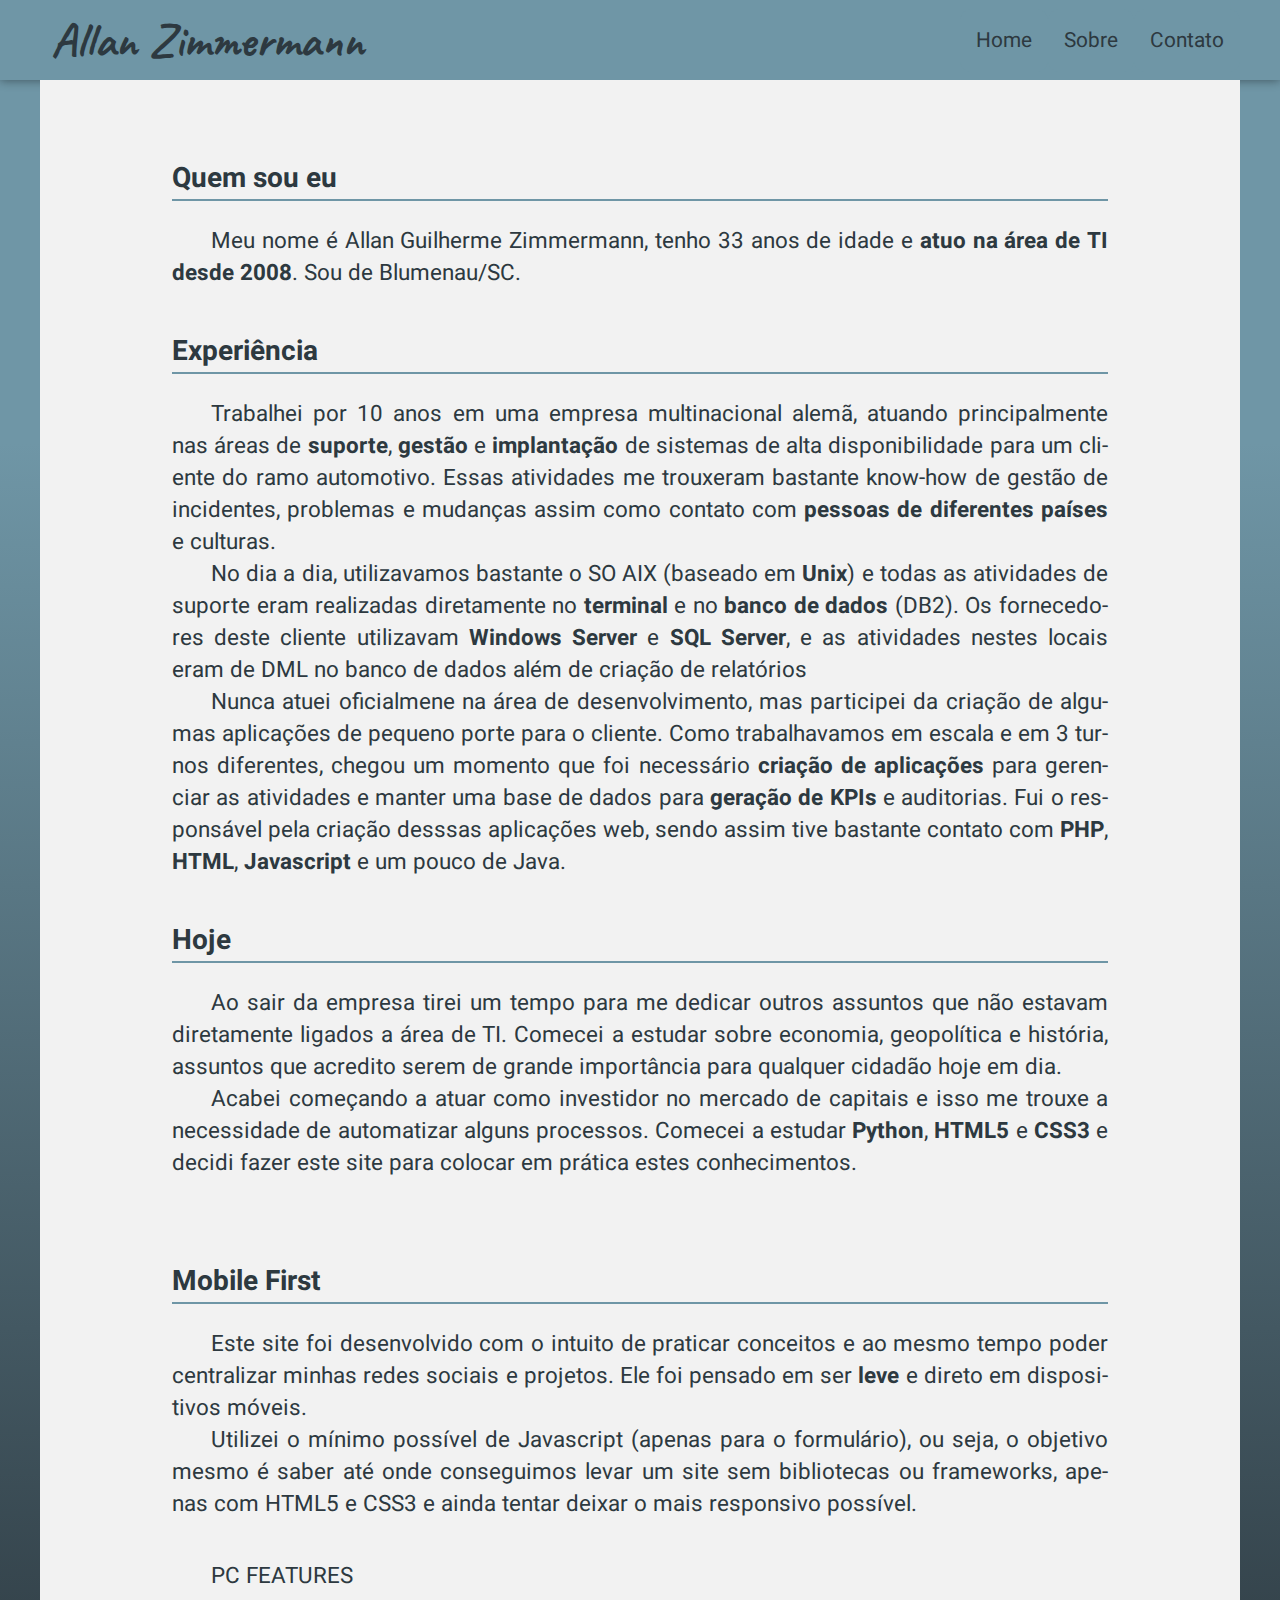
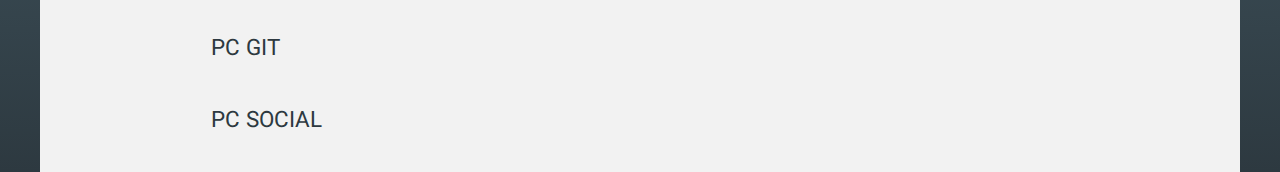
==== about.html @ 15fcb416 "starting about screen" ====
<!DOCTYPE html>
<html lang="pt-br">
<head>
    <meta charset="UTF-8">
    <meta http-equiv="X-UA-Compatible" content="IE=edge">
    <meta name="viewport" content="width=device-width, initial-scale=1.0">
    <link rel="stylesheet" href="css/style.css">
    <link rel="stylesheet" href="css/media-queries.css">
    <title>Allan Zimmermann - Sobre</title>
</head>
<body>
    <header>
        <div id="menu-container">
            <h1 id="nome">Allan Zimmermann</h1>
            <input type="checkbox" id="checkbox-burger" />
            <label class="burger-button" for="checkbox-burger">
                <span></span>
                <span></span>
                <span></span>
            </label>
            <nav>
                <a href="./index.html">Home</a>
                <a href="#">Sobre</a>
                <a href="./index.html#form">Contato</a>
            </nav>
        </div>
    </header>
    <main id="about">
        <section class="all experience">
            <h2>Quem sou eu</h2>
            <hr>
            <p>Meu nome é Allan Guilherme Zimmermann, tenho 33 anos de idade e <strong>atuo na área de TI desde 2008</strong>. Sou de Blumenau/SC.</p>
            <h2>Experiência</h2>
            <hr>
            <p>Trabalhei por 10 anos em uma empresa multinacional alemã, atuando principalmente nas áreas de <strong>suporte</strong>, <strong>gestão</strong> e <strong>implantação</strong> de sistemas de alta disponibilidade para um cliente do ramo automotivo. Essas atividades me trouxeram bastante know-how de gestão de incidentes, problemas e mudanças assim como contato com <strong>pessoas de diferentes países</strong> e culturas.</p>
            <p>No dia a dia, utilizavamos bastante o SO AIX (baseado em <strong>Unix</strong>) e todas as atividades de suporte eram realizadas diretamente no <strong>terminal</strong> e no <strong>banco de dados</strong> (DB2). Os fornecedores deste cliente utilizavam <strong>Windows Server</strong> e <strong>SQL Server</strong>, e as atividades nestes locais eram de DML no banco de dados além de criação de relatórios</p>
            <p>Nunca atuei oficialmene na área de desenvolvimento, mas participei da criação de algumas aplicações de pequeno porte para o cliente. Como trabalhavamos em escala e em 3 turnos diferentes, chegou um momento que foi necessário <strong>criação de aplicações</strong> para gerenciar as atividades e manter uma base de dados para <strong>geração de KPIs</strong> e auditorias. Fui o responsável pela criação desssas aplicações web, sendo assim tive bastante contato com <strong>PHP</strong>, <strong>HTML</strong>, <strong>Javascript</strong> e um pouco de Java.</p>
            <h2>Hoje</h2>
            <hr>
            <p>Ao sair da empresa tirei um tempo para me dedicar outros assuntos que não estavam diretamente ligados a área de TI. Comecei a estudar sobre economia, geopolítica e história, assuntos que acredito serem de grande importância para qualquer cidadão hoje em dia.</p>
            <p>Acabei começando a atuar como investidor no mercado de capitais e isso me trouxe a necessidade de automatizar alguns processos. Comecei a estudar <strong>Python</strong>, <strong>HTML5</strong> e <strong>CSS3</strong> e decidi fazer este site para colocar em prática estes conhecimentos.</p>
        </section>
        <section class="all features">
            <h2>Mobile First</h2>
            <hr>
            <p>Este site foi desenvolvido com o intuito de praticar conceitos e ao mesmo tempo poder centralizar minhas redes sociais e projetos. Ele foi pensado em ser <strong>leve</strong> e direto em dispositivos móveis.</p>
            <p>Utilizei o mínimo possível de Javascript (apenas para o formulário), ou seja, o objetivo mesmo é saber até onde conseguimos levar um site sem bibliotecas ou frameworks, apenas com HTML5 e CSS3 e ainda tentar deixar o mais responsivo possível.</p>
        </section>
        <section class="mobile features">
            <p class="note"><strong><em>Recomendo que você abra este site através de um computador, pois alguns efeitos e funções serão melhor visualizadas em uma tela maior.</strong></em></p>
        </section>
        <section class="pc features">
            <p>PC FEATURES</p>
        </section>
        <section class="pc git">
            <p>PC GIT</p>
        </section>
        <section class="mobile social">
            <h2>Social</h2>
            <hr>
            <div class="container-social">
                <a href="https://github.com/z-allan/" target="_blank"><img src="img/logo-github.png" alt="GitHub"></a>
                <a href="https://www.linkedin.com/in/allanzimmermann/" target="_blank"><img src="img/logo-linkedin.png" alt="Linkedin"></a>
                <a href="https://www.instagram.com/allangz/" target="_blank"><img src="img/logo-instagram.png" alt="Instagram"></a>
            </div>
        </section>
        <section class="pc social">
            <p>PC SOCIAL</p>
        </section>
        
    </main>
</body>
</html>
---- css/style.css ----
@charset "UTF-8";
@import url('https://fonts.googleapis.com/css2?family=Caveat:wght@600&display=swap');
@import url('https://fonts.googleapis.com/css2?family=Heebo:wght@400;500;600;700;800&display=swap');

:root {
    --cor1: #F2F2F2;
    --cor2: #6F96A6;
    --cor3: #5990D9;
    --cor4: #2D3940;
    --cor5: #D9B282;

    --fonte-icon: 'Caveat', cursive;
    --fonte-padrao: 'Heebo', sans-serif;
}

/* MOBILE FIRST */

* {
    box-sizing: border-box;
    margin: 0px;
    padding: 0px;
    font-family: var(--fonte-padrao);
}

body {
    background-color: #6f96a670;
    min-width: 295px;
}

/*  ################
    #              #
    #     MENU     #
    #              #
    ################ */ 

header {
    background-color: var(--cor2);
    box-shadow: 0px 0px 10px rgba(0, 0, 0, 0.466);
}

div#menu-container>input#checkbox-burger {
    display: none;
}

div#menu-container {
    display: flex;
    justify-content: space-between;
    align-items: center;
    height: 80px;
}


h1#nome {
    font-family: var(--fonte-icon);
    padding: 15px 11px;
    color: var(--cor4);
    font-size: 2.1em;
    flex: 1 1 32%;
}

/* VERIFICA SE EXISTE HOVER NO DISPOSITIVO, SENÃO O EFEITO FICA TRAVADO */
@media (hover: hover) {
    h1#nome:hover {
        color: var(--cor1);
        text-shadow: 0px 0px 20px rgba(0, 0, 0, 0.534);
        transition: color .5s;
    }
}

label.burger-button {
    padding: 15px 10px;
}

label.burger-button>span {
    display: block;
    height: 5px;
    margin: 0px 0px 2.5px 0px;
    width: 30px;
    border-radius: 30px;
    transition: 0.25 ease-in-out;
    background-color: var(--cor4);
}

div#menu-container>nav {
    position: absolute;
    width: 80%;
    top: 80px;
    right: 0px;
    display: flex;
    flex-direction: column;

    transform: scaleX(0);
}

div#menu-container>nav>a {
    font-size: 1.2em;
    text-align: center;
    justify-content: center;
    text-decoration: none;
    padding: 15px;
    color: var(--cor1);
    background-color: var(--cor4);
    border: 1px solid var(--cor2);
    cursor: pointer;
}

/* VERIFICA SE EXISTE HOVER NO DISPOSITIVO, SENÃO O EFEITO FICA TRAVADO */
@media (hover: hover) {
    div#menu-container>nav>a:hover {
        background-color: var(--cor5);
        color: var(--cor4);
        border: 1px solid var(--cor2);
    }
}

/*
    Rotaciona o span de cima do burger menu para formar a perna do X
    Oculta o span do meio do burger 
    Rotaciona o span de baixo do burger para formar a outra perna do X
*/
input#checkbox-burger:checked+label span:nth-child(1) {
    position: absolute;
    top: 34px;
    transform: rotate(-45deg);
}

input#checkbox-burger:checked+label span:nth-child(2) {
    opacity: 0;
}

input#checkbox-burger:checked+label span:nth-child(3) {
    position: absolute;
    top: 34px;
    transform: rotate(45deg);
}

/*
    Faz o menu aparecer ao clica no label (vai dar check do checkbox invisivel)
*/
input#checkbox-burger:checked~nav {
    transform: scaleX(1);
    transform-origin: right;
    transition: transform 0.5s;
    z-index: 999;
}

/*  #############
    #           #
    #    CTA    #
    #           #
    ############# */

main#index {
    box-shadow: 0px 0px 10px rgba(0, 0, 0, 0.466);
    z-index: -1;
}

section.flex-container {
    display: flex;
    flex-wrap: wrap;
    justify-content: center;
    align-items: center;
    align-content: center;
    overflow-wrap: break-word;
    padding: 15px 10px;
    height: 88vh;
    min-height: 750px;
    text-align: center;
    margin: auto;
    background-image: url(../img/bg-mobile.jpg);
    background-attachment: fixed;
    background-size: cover;
    -webkit-background-size: cover;
    -moz-background-size: cover;
    -o-background-size: cover;
    background-position: center;
    background-repeat: no-repeat;
}

/* Para todos dispositivos mobile vou deixar a imagem de fundo fixa em vez de efeito paralax, testei em alguns celulares e fica travado e quando não funcionar ele deixa a imagem com zoom e desfocada */
/*@supports (-webkit-overflow-scrolling: touch) {*/
@media (hover: none) {
    section.flex-container {
        background-attachment: scroll;
    }
}

div.flex-items {
    z-index: 2;
    text-shadow: 0px 0px 15px rgba(0, 0, 0, 0.55);
    color: var(--cor1);
}

div.flex-items>p {
    padding: 20px;
    font-size: 1.2em;
    margin: auto;
}

div.flex-items>a {
    display: block;
    font-size: 1.5em;
    margin: 20px auto;
    text-decoration: none;
    background-color: var(--cor2);
    color: var(--cor1);
    width: 225px;
    padding: 15px;
    border-radius: 40px;
    text-shadow: 0px 0px 6px rgba(0, 0, 0, 0.623);
    box-shadow: 2px 2px 6px rgba(0, 0, 0, 0.623);
}

@media (hover: hover) {
    div.flex-items>a:hover {
        background-color: var(--cor5);
        color: var(--cor4);
        text-shadow: 0px 0px 10px rgba(255, 255, 255, 0.637);
        transform: translate(0px, -5px);
        box-shadow: 5px 5px 10px rgba(0, 0, 0, 0.623);
        transition: transform .2s, border 1s, color .25s;
    }
}

div.item-1 {
    flex: 1 1 100%;
    font-weight: 500;
}


div.item-1>h2 {
    font-size: 2.1em;
    font-weight: 800;
}

div.item-2 {
    font-weight: 600;
    flex: 1 1 100%;
}

div.item-3 {
    font-weight: 500;
    flex: 1 1 100%;
}



/*  ##############
    #            #
    #    FORM    #
    #            #
    ############## */

#dummyframe {
    display: none;
}

section#form-area {
    padding: 10vh 10vw;
    background-color: var(--cor4);
    color: var(--cor1);
}

section#form-area h2 {
    text-align: center;
    font-size: 1.75em;
}

section#form-area label.question {
    display: inline-block;
    padding: 15px 2px 5px;
    font-size: 1.1em;
}

section#form-area label.answer {
    padding: 0px 5px;
    font-size: 1.1em;
}

input[type=radio],
input[type=checkbox] {
    border: 0px;
    height: 1.2em;
    width: 5%;
}


section#form-area input[type=text],
input[type=email],
input[type=submit],
textarea {
    width: 100%;
    display: block;
    padding: 0.75em;
    border-radius: 10px;
    font-size: 1em;
}

section#form-area textarea {
    max-width: 100%;
    min-width: 100%;
    min-height: 40px;
}

section#form-area #submit-button {
    margin-top: 30px;
    padding: 0.5em;
    font-size: 1.5em;
    font-weight: 600;
    border: none;
    border: none;
    color: var(--cor4);
    background-color: var(--cor5);
    cursor: pointer;
    border-radius: 50px;
    box-shadow: 2px 2px 5px rgba(255, 255, 255, 0.500);
}

@media (hover: hover) {
    section#form-area #submit-button:hover {
        background-color: var(--cor1);
        color: var(--cor4);
        transform: translate(0px, -5px);
        box-shadow: 5px 5px 10px rgba(0, 0, 0, 0.623);
        transition: transform .2s, border 1s, color .5s;
    }
}

/*  ############################
    #                          #
    #     MSG AFTER SUBMIT     #
    #                          #
    ############################ */

.overlay {
    height: 100%;
    position: fixed;
    top: 0;
    bottom: 0;
    left: 0;
    right: 0;
    background: rgba(0, 0, 0, 0.7);
    display: none;
    opacity: 0;
}

.overlay.show {
    display: flex;
    flex-direction: column;
    justify-content: flex-end;
    opacity: 1;
    z-index: 999;
    transition: all 2s ease-in-out;
}

.popup {
    margin: 150px auto;
    padding: 20px;
    background: #9cf7a3;
    border-radius: 5px;
    width: 50%;
    max-width: 500px;
    position: relative;
}

.popup h2 {
    font-size: 2em;
    margin-top: 0;
    color: var(--cor4);
    padding: 5px;
}

.popup .close {
    position: absolute;
    top: 20px;
    right: 30px;
    font-size: 30px;
    font-weight: bold;
    text-decoration: none;
    color: #333;
    transition: all 200ms;
}

.popup .close:hover {
    color: #06D85F;
}

.popup .content {
    font-size: 1.25em;
    text-align: center;
    overflow: auto;
    color: var(--cor4);
    padding: 20px 0px;

}


/*  ########################
    #                      #
    #     ABOUT SCREEN     #
    #                      #
    ######################## */

.pc {
    display: none;
}

main#about > section {
    padding: 1.25em;
}

main#about > section > h2 {
    padding: 0.75em 0px 0px 0px;
    font-size: 1.5em;
    color: var(--cor4);
}

main#about > section > hr {
    margin: 0px 0px 0.75em 0px;
    color: var(--cor2);
    border-style: solid;
}

main#about > section > p {
    font-size: 1.1em;
    text-indent: 1em;
    text-align: justify;
    color: var(--cor4);
    hyphens: auto;
}

main#about > section > .note {
    border: 1px solid var(--cor4);
    padding: 10px;
    text-indent: 0;
    background-color: var(--cor5);
    margin: -1.1em 0px;
}

div.container-social {
    display: flex;
    justify-content: space-around;
    align-items: center;
}

section.mobile.social img {
    width: 75px;
}
---- css/media-queries.css ----
@charset "UTF-8";

/*
    < 768px        - Mobile First (style.css)
    768px - 992px  - Tablet
    992px - 1440px - PC / Notes
    > 1440px       - Telas maiores (TV, Monitor 4k)
*/

@media screen and (min-width: 767px) {

    /* ALTERAR O MENU, TIRAR BURGER E VOLTAR O NORMAL */
    body {
        background-image: linear-gradient(to bottom, var(--cor2) 25%, var(--cor4));
        min-width: 320px;
    }

    div#menu-container>label.burger-button {
        display: none;
    }

    h1#nome {
        font-size: 2.6em;
        flex: 1 1 53%;
    }

    div#menu-container>nav {
        position: relative;
        top: 0px;
        display: flex;
        flex-direction: row;
        justify-content: flex-end;
        height: 80px;
        transform: scaleX(1);
    }

    div#menu-container>nav>a {
        padding: 15px;
        align-self: center;
        font-size: 1.2rem;
        color: var(--cor4);
        background-color: var(--cor2);
        border-radius: 10px;
    }


    /* VERIFICA SE EXISTE HOVER NO DISPOSITIVO, SENÃO O EFEITO FICA TRAVADO */
    @media (hover: hover) {
        div#menu-container>nav>a:hover {
            color: var(--cor1);
            background-color: var(--cor2);
            text-shadow: 0px 0px 10px 0px rgba(0, 0, 0, 0.5);
            transform: translate(0px, 3px);
            transition: transform .2s, border 1s, color .5s;
        }
    }

    /* CONFIGURAÇÕES PARA QUALQUER RESOLUÇÃO QUE NÃO SEJA MOBILE */
    .mobile {
        display: none;
    }

    .pc {
        display: block;
    }

    main {
        max-width: 1200px;
        margin: auto;
        background-color: var(--cor1);
    }

    main#about {
        padding: 1em 2em;
    }

}

@media screen and (min-width: 767px) and (max-width: 1024px) {

    /*  ##############
        #            #
        #    MENU    #
        #            #
        ############## */

    h1#nome {
        flex: 1 1 53%;
    }

    /*  #############
        #           #
        #    CTA    #
        #           #
        ############# */

    section.flex-container {
        background-image: url(../img/bg-tablet.jpg);
        background-position: center right;
    }

    div.flex-items>a {
        font-size: 2em;
        width: 325px;
        padding: 12px;
    }

    div.item-1 {
        font-size: 1.25em;
    }

    div.item-1>p {
        width: 550px;
    }

    div.item-2 {
        font-size: 1.25em;
    }

    div.item-2>p {
        width: 550px;
    }

    div.item-3 {
        font-size: 1.25em;
    }

    /*  ##############
        #            #
        #    FORM    #
        #            #
        ############## */

    input[type=radio],
    input[type=checkbox] {
        border: 0px;
        height: 1.2em;
        width: 3%;
    }
    
    /*  ########################
        #                      #
        #     ABOUT SCREEN     #
        #                      #
        ######################## */

    main#about > section > h2 {
        padding: 1em 0px 0px 0px;
        font-size: 1.75em;
    }
    
    main#about > section > hr {
        margin: 0px 0px 1em 0px;
    }

    main#about > section > p {
        font-size: 1.25em;
        text-indent: 1.5em;
    }

}

@media screen and (min-width: 1024px) {

    /*  ##############
        #            #
        #    MENU    #
        #            #
        ############## */
        
    header>nav {
        text-align: center;
    }

    h1#nome {
        font-size: 3em;
        flex: 1 1 39%;
    }

    div#menu-container>nav>a {
        font-size: 1.3rem;
    }

    div#menu-container {
        max-width: 1200px;
        margin: auto;
    }

    /*  #############
        #           #
        #    CTA    #
        #           #
        ############# */

    main {
        max-width: 1200px;
        margin: auto;
        background-color: var(--cor1);
    }

    section.flex-container {
        background-image: url(../img/bg-pc.jpg);
        background-position: left center;
    }

    div.item-1 {
        font-size: 1.4em;
    }

    div.item-1>p {
        width: 700px;
    }

    div.item-2 {
        padding: 1em 0px;
        font-size: 1.2em;
    }

    div.item-2>p {
        width: 350px;
    }

    div.item-3 {
        font-size: 1.2em;
    }

    div.item-3>p {
        width: 350px;
    }

    /*  ##############
        #            #
        #    FORM    #
        #            #
        ############## */

    section#form-area h2 {
        font-size: 2em;
    }

    section#form-area label.question {
        font-size: 1.4em;
    }

    section#form-area label.answer {
        font-size: 1.4em;
    }

    input[type=radio],
    input[type=checkbox] {
        border: 0px;
        height: 1.4em;
        width: 3%;
    }

    section#form-area input[type=text],
    input[type=email],
    input[type=submit],
    textarea {
        font-size: 1.2em;
    }

    section#form-area textarea {
        min-height: 60px;
    }

    /*  ########################
        #                      #
        #     ABOUT SCREEN     #
        #                      #
        ######################## */

    main#about {
        padding: 1em 7em;
    }

    main#about > section > h2 {
        padding: 1.5em 0px 0px 0px;
        font-size: 1.75em;
    }
    
    main#about > section > hr {
        margin: 0px 0px 1.5em 0px;
    }

    main#about > section > p {
        font-size: 1.4em;
        text-indent: 1.75em;
    }

}

@media screen and (min-height: 1400px) {
    
    /*  ##############
        #            #
        #    MENU    #
        #            #
        ############## */

    h1#nome {
        font-size: 3.25em;
        flex: 1 1 41%;
    }

    div#menu-container>nav>a {
        font-size: 1.5rem;
    }

    /*  #############
        #           #
        #    CTA    #
        #           #
        ############# */

    section.flex-container {
        height: 91vh;
    }

    div.flex-items>a {
        font-size: 2em;
        text-decoration: none;
        width: 400px;
        padding: 12px;
    }

    section#form-area {
        padding: 9vh 3vw;
        background-color: var(--cor4);
        color: var(--cor1);
    }

    div.item-1 {
        font-size: 1.75em;
    }

    div.item-1>h2 {
        font-size: 3em;
    }

    div.item-1>p {
        width: 700px;
    }

    div.item-2 {
        padding: 2em 0px;
        font-size: 1.6em;
    }

    div.item-2>p {
        width: 600px;
    }

    div.item-3 {
        font-size: 1.6em;
    }

    div.item-3>p {
        width: 400px;
    }

    /*  ##############
        #            #
        #    FORM    #
        #            #
        ############## */

    section#form-area h2 {
        font-size: 3em;
    }

    section#form-area label.question {
        font-size: 1.75em;
    }

    section#form-area label.answer {
        font-size: 1.75em;
    }

    input[type=radio],
    input[type=checkbox] {
        border: 0px;
        height: 1.4em;
        width: 3%;
    }

    section#form-area input[type=text],
    input[type=email],
    input[type=submit],
    textarea {
        font-size: 1.3em;
    }

    section#form-area textarea {
        min-height: 60px;
    }


}
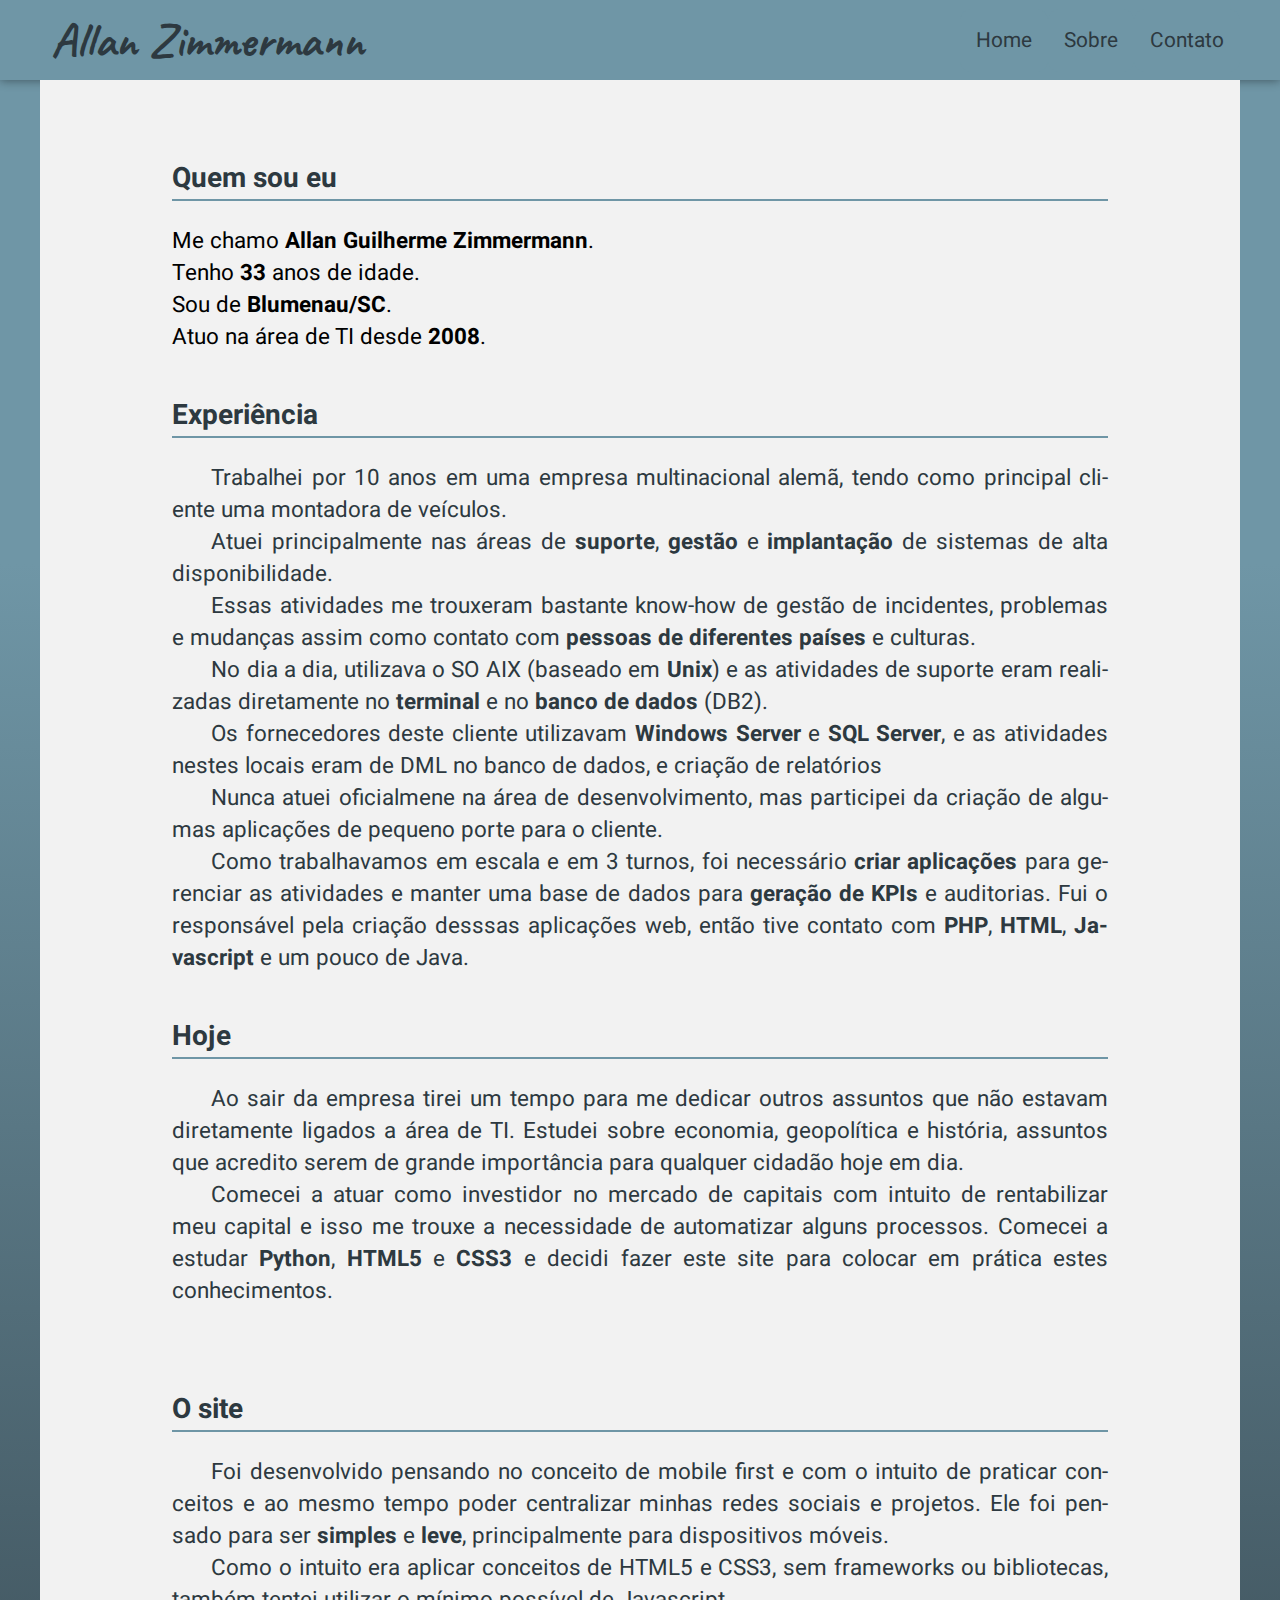
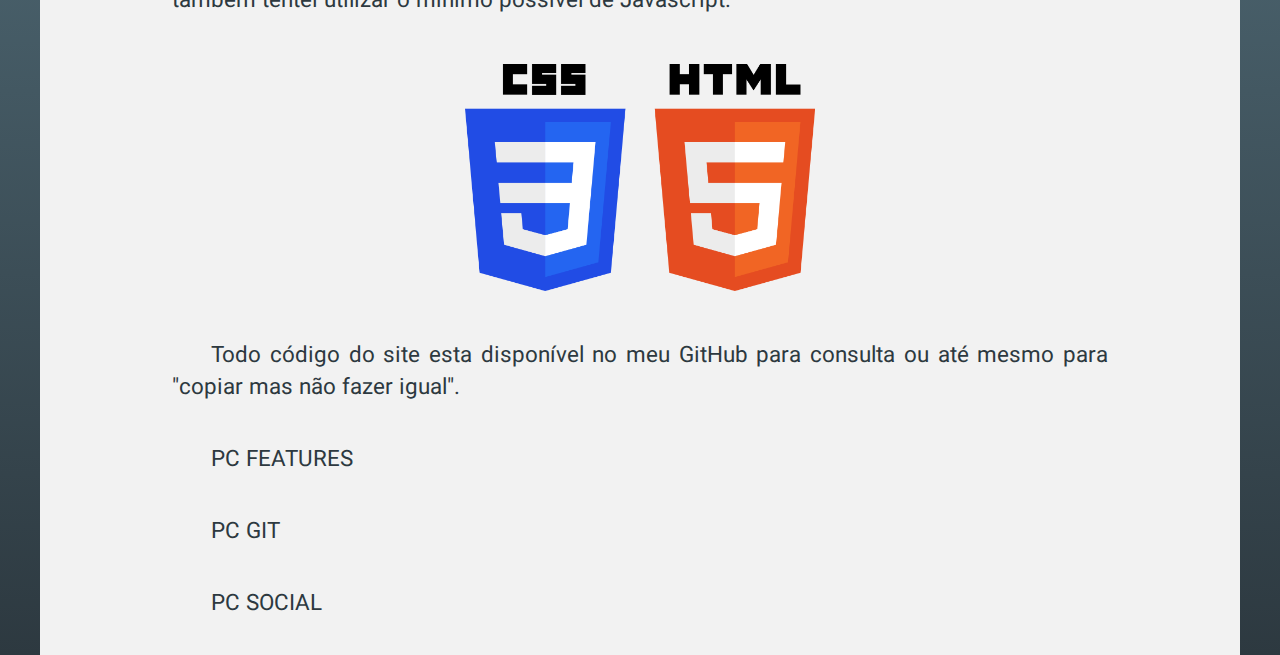
==== commit fddecbda: "Changing content from about screen" ====
--- a/about.html
+++ b/about.html
@@ -29,25 +29,42 @@
         <section class="all experience">
             <h2>Quem sou eu</h2>
             <hr>
-            <p>Meu nome é Allan Guilherme Zimmermann, tenho 33 anos de idade e <strong>atuo na área de TI desde 2008</strong>. Sou de Blumenau/SC.</p>
+            <ul>
+                <li>Me chamo <strong>Allan Guilherme Zimmermann</strong>.</li>
+                <li>Tenho <strong>33</strong> anos de idade.</li> 
+                <li>Sou de <strong>Blumenau/SC</strong>.</li>
+                <li>Atuo na área de TI desde <strong>2008</strong>.</li>
+            </ul>
             <h2>Experiência</h2>
             <hr>
-            <p>Trabalhei por 10 anos em uma empresa multinacional alemã, atuando principalmente nas áreas de <strong>suporte</strong>, <strong>gestão</strong> e <strong>implantação</strong> de sistemas de alta disponibilidade para um cliente do ramo automotivo. Essas atividades me trouxeram bastante know-how de gestão de incidentes, problemas e mudanças assim como contato com <strong>pessoas de diferentes países</strong> e culturas.</p>
-            <p>No dia a dia, utilizavamos bastante o SO AIX (baseado em <strong>Unix</strong>) e todas as atividades de suporte eram realizadas diretamente no <strong>terminal</strong> e no <strong>banco de dados</strong> (DB2). Os fornecedores deste cliente utilizavam <strong>Windows Server</strong> e <strong>SQL Server</strong>, e as atividades nestes locais eram de DML no banco de dados além de criação de relatórios</p>
-            <p>Nunca atuei oficialmene na área de desenvolvimento, mas participei da criação de algumas aplicações de pequeno porte para o cliente. Como trabalhavamos em escala e em 3 turnos diferentes, chegou um momento que foi necessário <strong>criação de aplicações</strong> para gerenciar as atividades e manter uma base de dados para <strong>geração de KPIs</strong> e auditorias. Fui o responsável pela criação desssas aplicações web, sendo assim tive bastante contato com <strong>PHP</strong>, <strong>HTML</strong>, <strong>Javascript</strong> e um pouco de Java.</p>
+            <p>Trabalhei por 10 anos em uma empresa multinacional alemã, tendo como principal cliente uma montadora de veículos.</p>
+            <p>Atuei principalmente nas áreas de <strong>suporte</strong>, <strong>gestão</strong> e <strong>implantação</strong> de sistemas de alta disponibilidade.</p>
+            <p>Essas atividades me trouxeram bastante know-how de gestão de incidentes, problemas e mudanças assim como contato com <strong>pessoas de diferentes países</strong> e culturas.</p>
+            <p>No dia a dia, utilizava o SO AIX (baseado em <strong>Unix</strong>) e as atividades de suporte eram realizadas diretamente no <strong>terminal</strong> e no <strong>banco de dados</strong> (DB2).</p>
+            <p>Os fornecedores deste cliente utilizavam <strong>Windows Server</strong> e <strong>SQL Server</strong>, e as atividades nestes locais eram de DML no banco de dados, e criação de relatórios</p>
+            <p>Nunca atuei oficialmene na área de desenvolvimento, mas participei da criação de algumas aplicações de pequeno porte para o cliente.</p>
+            <p>Como trabalhavamos em escala e em 3 turnos, foi necessário <strong>criar aplicações</strong> para gerenciar as atividades e manter uma base de dados para <strong>geração de KPIs</strong> e auditorias. Fui o responsável pela criação desssas aplicações web, então tive contato com <strong>PHP</strong>, <strong>HTML</strong>, <strong>Javascript</strong> e um pouco de Java.</p>
             <h2>Hoje</h2>
             <hr>
-            <p>Ao sair da empresa tirei um tempo para me dedicar outros assuntos que não estavam diretamente ligados a área de TI. Comecei a estudar sobre economia, geopolítica e história, assuntos que acredito serem de grande importância para qualquer cidadão hoje em dia.</p>
-            <p>Acabei começando a atuar como investidor no mercado de capitais e isso me trouxe a necessidade de automatizar alguns processos. Comecei a estudar <strong>Python</strong>, <strong>HTML5</strong> e <strong>CSS3</strong> e decidi fazer este site para colocar em prática estes conhecimentos.</p>
+            <p>Ao sair da empresa tirei um tempo para me dedicar outros assuntos que não estavam diretamente ligados a área de TI. Estudei sobre economia, geopolítica e história, assuntos que acredito serem de grande importância para qualquer cidadão hoje em dia.</p>
+            <p>Comecei a atuar como investidor no mercado de capitais com intuito de rentabilizar meu capital e isso me trouxe a necessidade de automatizar alguns processos. Comecei a estudar <strong>Python</strong>, <strong>HTML5</strong> e <strong>CSS3</strong> e decidi fazer este site para colocar em prática estes conhecimentos.</p>
         </section>
         <section class="all features">
-            <h2>Mobile First</h2>
+            <h2>O site</h2>
             <hr>
-            <p>Este site foi desenvolvido com o intuito de praticar conceitos e ao mesmo tempo poder centralizar minhas redes sociais e projetos. Ele foi pensado em ser <strong>leve</strong> e direto em dispositivos móveis.</p>
-            <p>Utilizei o mínimo possível de Javascript (apenas para o formulário), ou seja, o objetivo mesmo é saber até onde conseguimos levar um site sem bibliotecas ou frameworks, apenas com HTML5 e CSS3 e ainda tentar deixar o mais responsivo possível.</p>
+            <p>Foi desenvolvido pensando no conceito de mobile first e com o intuito de praticar conceitos e ao mesmo tempo poder centralizar minhas redes sociais e projetos. Ele foi pensado para ser <strong>simples</strong> e <strong>leve</strong>, principalmente para dispositivos móveis.</p>
+            <p>Como o intuito era aplicar conceitos de HTML5 e CSS3, sem frameworks ou bibliotecas, também tentei utilizar o mínimo possível de Javascript.</p>
+            <img class="img-site" src="img/logo-site.png" alt="CSS3 e HTML5">
+            <p>Todo código do site esta disponível no meu GitHub para consulta ou até mesmo para "copiar mas não fazer igual".</p>
         </section>
         <section class="mobile features">
-            <p class="note"><strong><em>Recomendo que você abra este site através de um computador, pois alguns efeitos e funções serão melhor visualizadas em uma tela maior.</strong></em></p>
+            <h2>Projetos</h2>
+            <hr>
+            <p>Clique nas imagens para acessar os projetos.</p>
+            <a href="" class="link-img-proj"><img src="img/logo-crud.png" alt="CRUD Livros"></a>
+            <p>O objetivo deste projeto foi criar uma aplicação web, totalmente em Python, para inserção, alteração e remoção de livros que você esteja lendo ou já leu, armazenado em um banco de dados relacional.</p>
+            <a href="" class="link-img-proj"><img src="img/logo-mercado.png" alt="API Mercado"></a>
+            <p>Este projeto tem o intuito de buscar dados de mercado financeiro através de técnicas de webscraping e gerar um JSON com os resultados, para que o usuário insira em uma planilha ou em um banco de dados.</p>
         </section>
         <section class="pc features">
             <p>PC FEATURES</p>
@@ -69,5 +86,6 @@
         </section>
         
     </main>
+    <script src="js/pong.js"></script>
 </body>
 </html>--- a/css/style.css
+++ b/css/style.css
@@ -421,9 +421,15 @@
     border-style: solid;
 }
 
+main#about > section > ul > li {
+    font-size: 1.1em;
+    list-style: inside;
+    list-style-type: none;
+}
+
 main#about > section > p {
     font-size: 1.1em;
-    text-indent: 1em;
+    text-indent: 1.4em;
     text-align: justify;
     color: var(--cor4);
     hyphens: auto;
@@ -437,6 +443,21 @@
     margin: -1.1em 0px;
 }
 
+.img-site {
+    display: block;
+    width: 175px;
+    margin: auto;
+    padding: 1em 0px;
+}
+
+
+.link-img-proj > img {
+    display: block;
+    max-width: 300px;
+    margin: auto;
+    padding: 15px 5px;
+}
+
 div.container-social {
     display: flex;
     justify-content: space-around;
--- a/css/media-queries.css
+++ b/css/media-queries.css
@@ -153,9 +153,17 @@
         margin: 0px 0px 1em 0px;
     }
 
+    main#about > section > ul > li {
+        font-size: 1.25em;
+    }
+
     main#about > section > p {
         font-size: 1.25em;
         text-indent: 1.5em;
+    }
+
+    .img-site {
+        width: 250px;
     }
 
 }
@@ -283,9 +291,18 @@
         margin: 0px 0px 1.5em 0px;
     }
 
+    main#about > section > ul > li {
+        font-size: 1.4em;
+    }
+
     main#about > section > p {
         font-size: 1.4em;
         text-indent: 1.75em;
+    }
+
+    .img-site {
+        width: 350px;
+        padding: 3em 0;
     }
 
 }
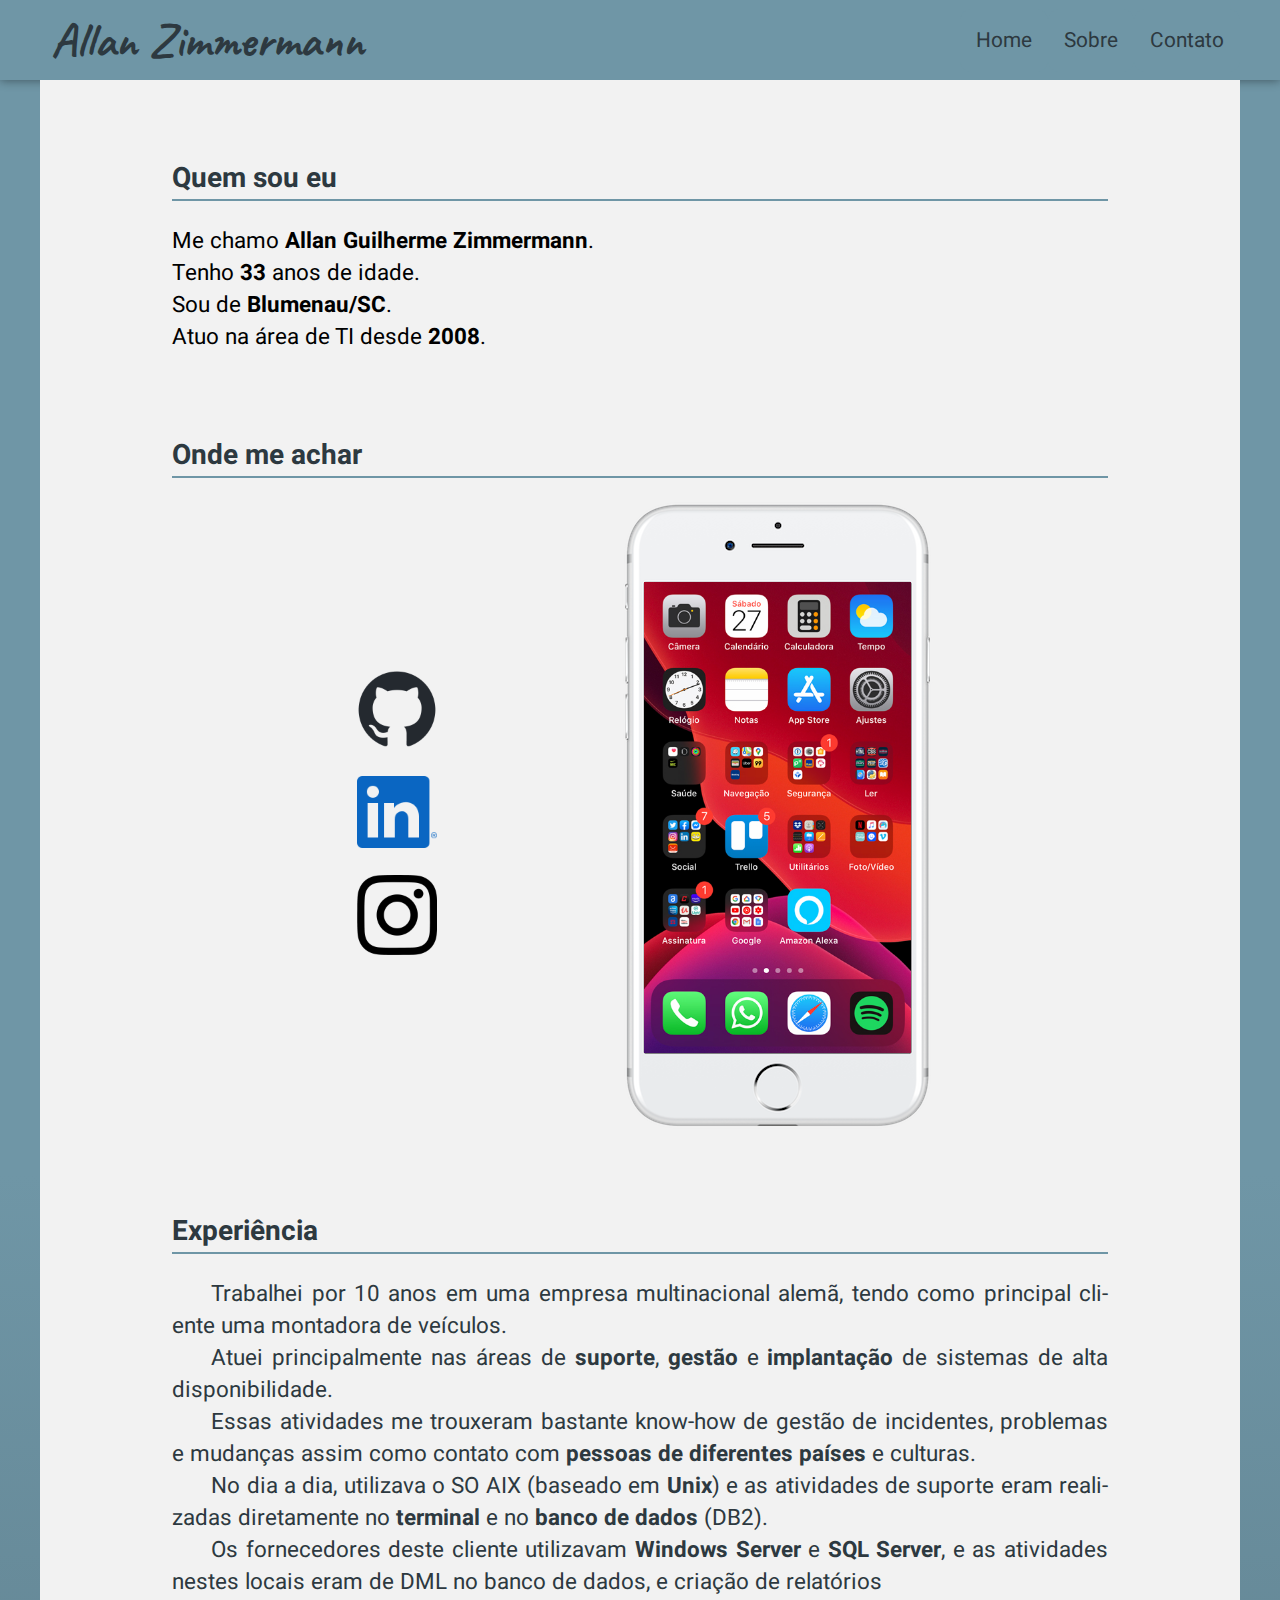
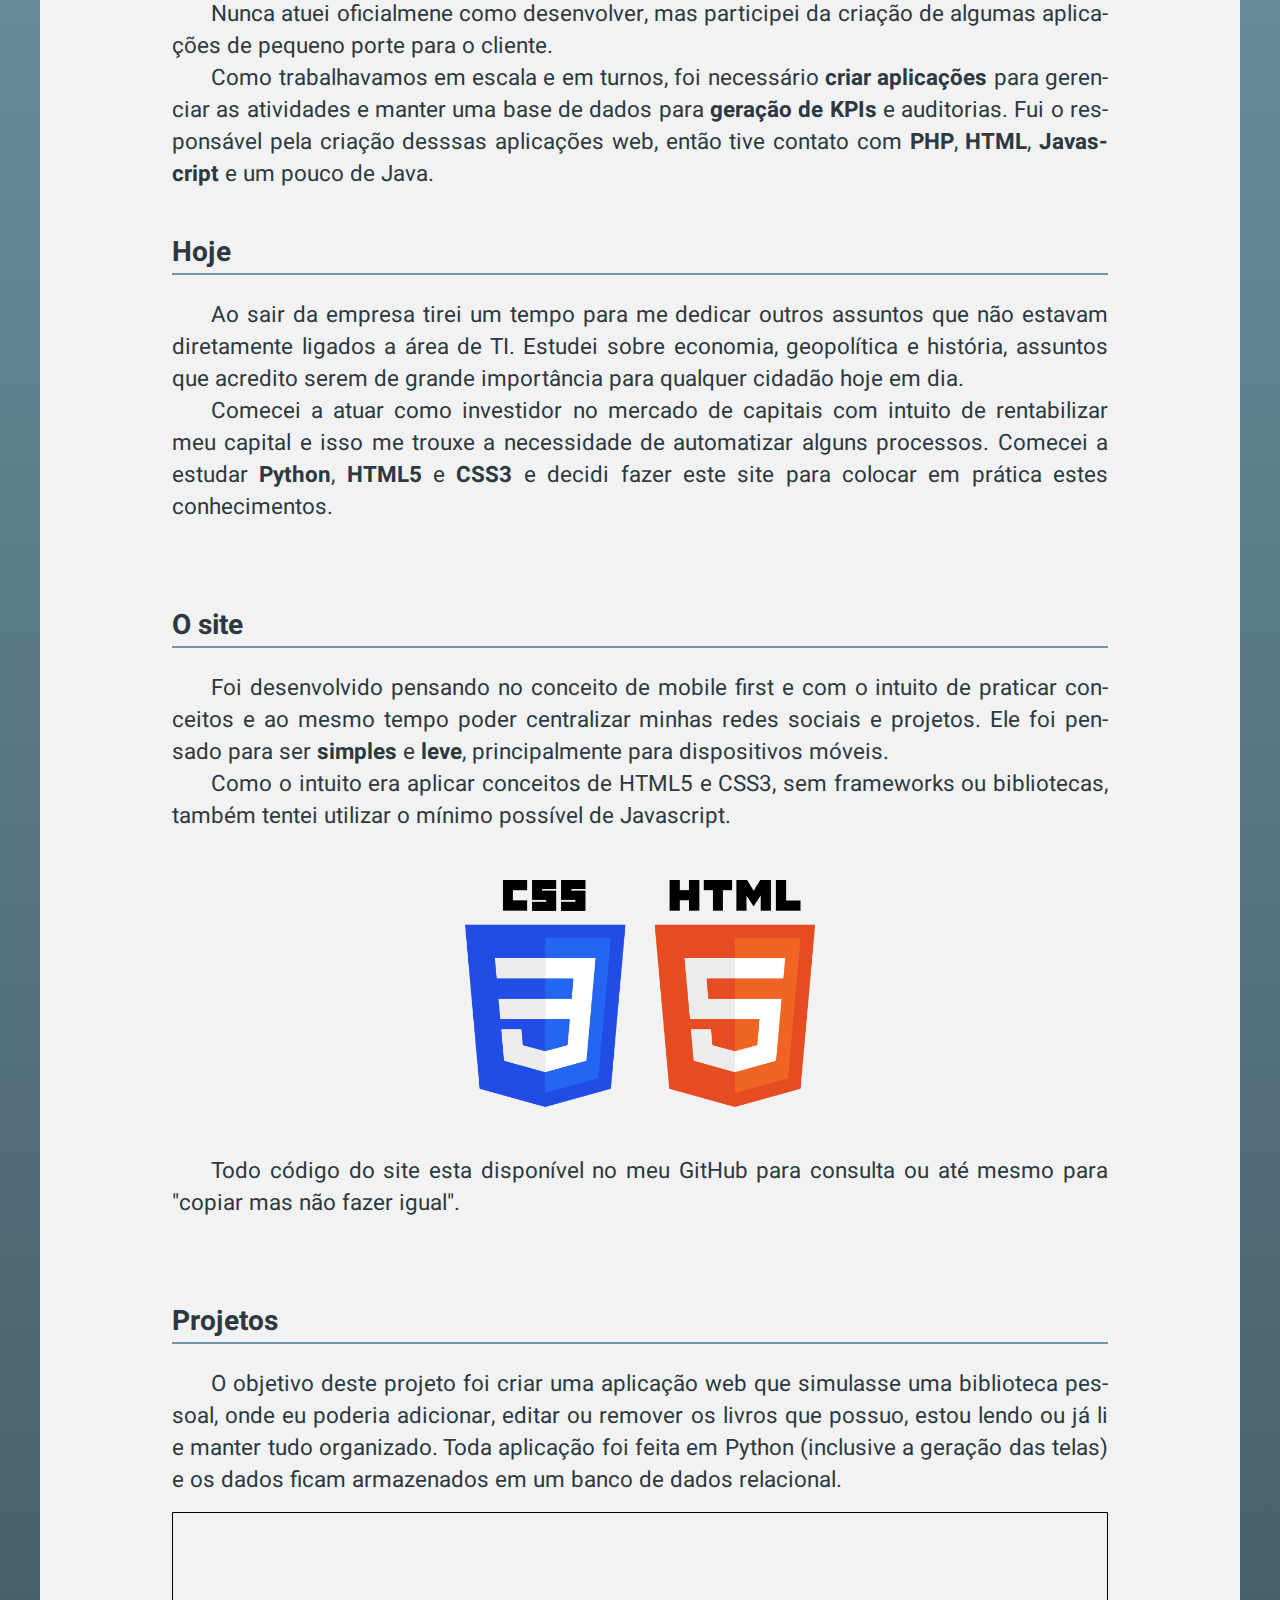
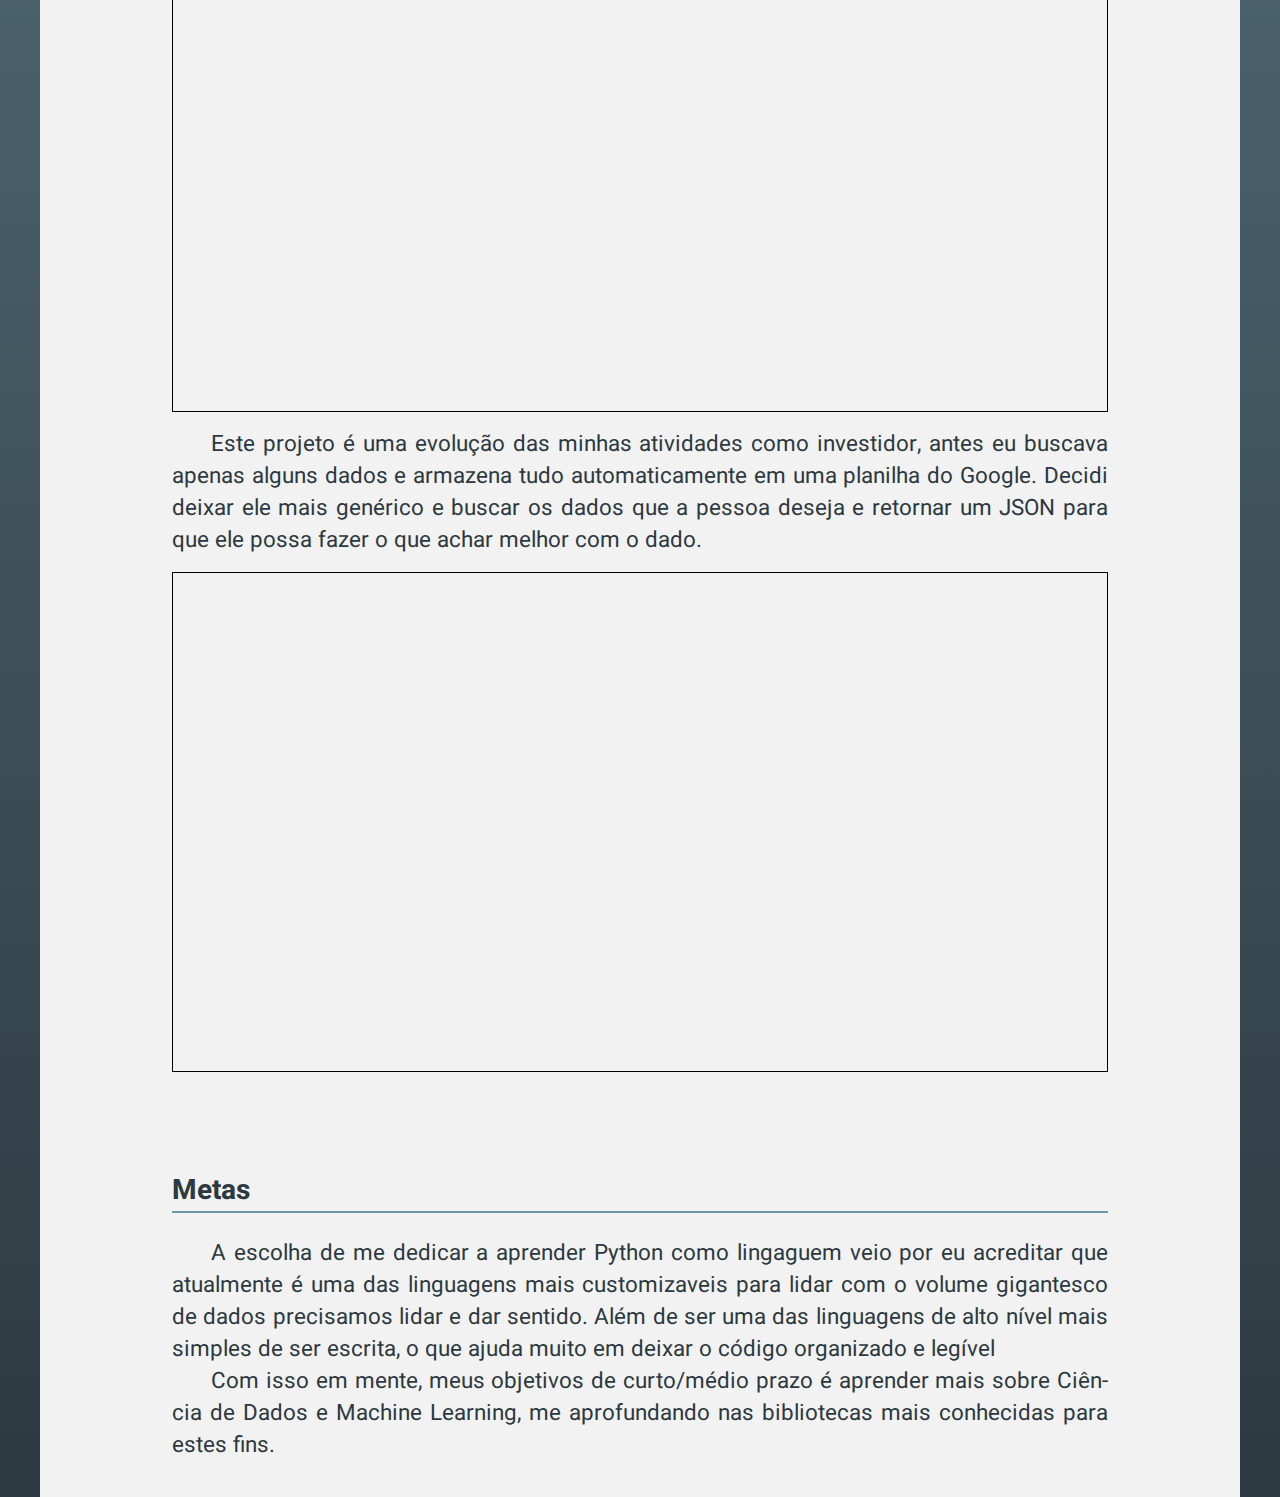
==== commit 8f8b5d85: "add social pc feature" ====
--- a/about.html
+++ b/about.html
@@ -1,91 +1,110 @@
 <!DOCTYPE html>
 <html lang="pt-br">
-<head>
-    <meta charset="UTF-8">
-    <meta http-equiv="X-UA-Compatible" content="IE=edge">
-    <meta name="viewport" content="width=device-width, initial-scale=1.0">
-    <link rel="stylesheet" href="css/style.css">
-    <link rel="stylesheet" href="css/media-queries.css">
-    <title>Allan Zimmermann - Sobre</title>
-</head>
-<body>
-    <header>
-        <div id="menu-container">
-            <h1 id="nome">Allan Zimmermann</h1>
-            <input type="checkbox" id="checkbox-burger" />
-            <label class="burger-button" for="checkbox-burger">
-                <span></span>
-                <span></span>
-                <span></span>
-            </label>
-            <nav>
-                <a href="./index.html">Home</a>
-                <a href="#">Sobre</a>
-                <a href="./index.html#form">Contato</a>
-            </nav>
-        </div>
-    </header>
-    <main id="about">
-        <section class="all experience">
-            <h2>Quem sou eu</h2>
-            <hr>
-            <ul>
-                <li>Me chamo <strong>Allan Guilherme Zimmermann</strong>.</li>
-                <li>Tenho <strong>33</strong> anos de idade.</li> 
-                <li>Sou de <strong>Blumenau/SC</strong>.</li>
-                <li>Atuo na área de TI desde <strong>2008</strong>.</li>
-            </ul>
-            <h2>Experiência</h2>
-            <hr>
-            <p>Trabalhei por 10 anos em uma empresa multinacional alemã, tendo como principal cliente uma montadora de veículos.</p>
-            <p>Atuei principalmente nas áreas de <strong>suporte</strong>, <strong>gestão</strong> e <strong>implantação</strong> de sistemas de alta disponibilidade.</p>
-            <p>Essas atividades me trouxeram bastante know-how de gestão de incidentes, problemas e mudanças assim como contato com <strong>pessoas de diferentes países</strong> e culturas.</p>
-            <p>No dia a dia, utilizava o SO AIX (baseado em <strong>Unix</strong>) e as atividades de suporte eram realizadas diretamente no <strong>terminal</strong> e no <strong>banco de dados</strong> (DB2).</p>
-            <p>Os fornecedores deste cliente utilizavam <strong>Windows Server</strong> e <strong>SQL Server</strong>, e as atividades nestes locais eram de DML no banco de dados, e criação de relatórios</p>
-            <p>Nunca atuei oficialmene na área de desenvolvimento, mas participei da criação de algumas aplicações de pequeno porte para o cliente.</p>
-            <p>Como trabalhavamos em escala e em 3 turnos, foi necessário <strong>criar aplicações</strong> para gerenciar as atividades e manter uma base de dados para <strong>geração de KPIs</strong> e auditorias. Fui o responsável pela criação desssas aplicações web, então tive contato com <strong>PHP</strong>, <strong>HTML</strong>, <strong>Javascript</strong> e um pouco de Java.</p>
-            <h2>Hoje</h2>
-            <hr>
-            <p>Ao sair da empresa tirei um tempo para me dedicar outros assuntos que não estavam diretamente ligados a área de TI. Estudei sobre economia, geopolítica e história, assuntos que acredito serem de grande importância para qualquer cidadão hoje em dia.</p>
-            <p>Comecei a atuar como investidor no mercado de capitais com intuito de rentabilizar meu capital e isso me trouxe a necessidade de automatizar alguns processos. Comecei a estudar <strong>Python</strong>, <strong>HTML5</strong> e <strong>CSS3</strong> e decidi fazer este site para colocar em prática estes conhecimentos.</p>
-        </section>
-        <section class="all features">
-            <h2>O site</h2>
-            <hr>
-            <p>Foi desenvolvido pensando no conceito de mobile first e com o intuito de praticar conceitos e ao mesmo tempo poder centralizar minhas redes sociais e projetos. Ele foi pensado para ser <strong>simples</strong> e <strong>leve</strong>, principalmente para dispositivos móveis.</p>
-            <p>Como o intuito era aplicar conceitos de HTML5 e CSS3, sem frameworks ou bibliotecas, também tentei utilizar o mínimo possível de Javascript.</p>
-            <img class="img-site" src="img/logo-site.png" alt="CSS3 e HTML5">
-            <p>Todo código do site esta disponível no meu GitHub para consulta ou até mesmo para "copiar mas não fazer igual".</p>
-        </section>
-        <section class="mobile features">
-            <h2>Projetos</h2>
-            <hr>
-            <p>Clique nas imagens para acessar os projetos.</p>
-            <a href="" class="link-img-proj"><img src="img/logo-crud.png" alt="CRUD Livros"></a>
-            <p>O objetivo deste projeto foi criar uma aplicação web, totalmente em Python, para inserção, alteração e remoção de livros que você esteja lendo ou já leu, armazenado em um banco de dados relacional.</p>
-            <a href="" class="link-img-proj"><img src="img/logo-mercado.png" alt="API Mercado"></a>
-            <p>Este projeto tem o intuito de buscar dados de mercado financeiro através de técnicas de webscraping e gerar um JSON com os resultados, para que o usuário insira em uma planilha ou em um banco de dados.</p>
-        </section>
-        <section class="pc features">
-            <p>PC FEATURES</p>
-        </section>
-        <section class="pc git">
-            <p>PC GIT</p>
-        </section>
-        <section class="mobile social">
-            <h2>Social</h2>
-            <hr>
-            <div class="container-social">
-                <a href="https://github.com/z-allan/" target="_blank"><img src="img/logo-github.png" alt="GitHub"></a>
-                <a href="https://www.linkedin.com/in/allanzimmermann/" target="_blank"><img src="img/logo-linkedin.png" alt="Linkedin"></a>
-                <a href="https://www.instagram.com/allangz/" target="_blank"><img src="img/logo-instagram.png" alt="Instagram"></a>
+    <head>
+        <meta charset="UTF-8" />
+        <meta http-equiv="X-UA-Compatible" content="IE=edge" />
+        <meta name="viewport" content="width=device-width, initial-scale=1.0" />
+        <link rel="stylesheet" href="css/style.css" />
+        <link rel="stylesheet" href="css/media-queries.css" />
+        <title>Allan Zimmermann - Sobre</title>
+    </head>
+    <body>
+        <header>
+            <div id="menu-container">
+                <h1 id="nome">Allan Zimmermann</h1>
+                <input type="checkbox" id="checkbox-burger" />
+                <label class="burger-button" for="checkbox-burger">
+                    <span></span>
+                    <span></span>
+                    <span></span>
+                </label>
+                <nav>
+                    <a href="./index.html">Home</a>
+                    <a href="#">Sobre</a>
+                    <a href="./index.html#form">Contato</a>
+                </nav>
             </div>
-        </section>
-        <section class="pc social">
-            <p>PC SOCIAL</p>
-        </section>
-        
-    </main>
-    <script src="js/pong.js"></script>
-</body>
-</html>+        </header>
+        <main id="about">
+            <section class="all me">
+                <h2>Quem sou eu</h2>
+                <hr />
+                <ul>
+                    <li>Me chamo <strong>Allan Guilherme Zimmermann</strong>.</li>
+                    <li>Tenho <strong>33</strong> anos de idade.</li>
+                    <li>Sou de <strong>Blumenau/SC</strong>.</li>
+                    <li>Atuo na área de TI desde <strong>2008</strong>.</li>
+                </ul>
+            </section>
+            <section class="mobile social">
+                <h2>Onde me achar</h2>
+                <hr />
+                <div class="container-social-mobile">
+                    <a href="https://github.com/z-allan/" target="_blank"><img src="img/logo-github.png" alt="GitHub" /></a>
+                    <a href="https://www.linkedin.com/in/allanzimmermann/" target="_blank"><img src="img/logo-linkedin.png" alt="Linkedin" /></a>
+                    <a href="https://www.instagram.com/allangz/" target="_blank"><img src="img/logo-instagram.png" alt="Instagram" /></a>
+                </div>
+            </section>
+            <section class="pc social">
+                <h2>Onde me achar</h2>
+                <hr />
+                <div class="container-social-pc">
+                    <section id="redes-sociais">
+                        <a href="social/github.html" target="tela"><img src="img/logo-github.png" alt="GitHub" /></a> <br>
+                        <a href="social/linkedin.html" target="tela"><img src="img/logo-linkedin.png" alt="Linkedin" /></a> <br>
+                        <a href="social/instagram.html" target="tela"><img src="img/logo-instagram.png" alt="Instagram" /></a> 
+                    </section>
+                    <section id="telefone">
+                        <iframe src="social/home.html" name="tela" id="tela" frameborder="0"> Seu navegador não é compativel com esta funcionalidade. </iframe>
+                    </section>
+                </div>
+            </section>
+            <section class="all experience">
+                <h2>Experiência</h2>
+                <hr />
+                <p>Trabalhei por 10 anos em uma empresa multinacional alemã, tendo como principal cliente uma montadora de veículos.</p>
+                <p>Atuei principalmente nas áreas de <strong>suporte</strong>, <strong>gestão</strong> e <strong>implantação</strong> de sistemas de alta disponibilidade.</p>
+                <p>Essas atividades me trouxeram bastante know-how de gestão de incidentes, problemas e mudanças assim como contato com <strong>pessoas de diferentes países</strong> e culturas.</p>
+                <p>No dia a dia, utilizava o SO AIX (baseado em <strong>Unix</strong>) e as atividades de suporte eram realizadas diretamente no <strong>terminal</strong> e no <strong>banco de dados</strong> (DB2).</p>
+                <p>Os fornecedores deste cliente utilizavam <strong>Windows Server</strong> e <strong>SQL Server</strong>, e as atividades nestes locais eram de DML no banco de dados, e criação de relatórios</p>
+                <p>Nunca atuei oficialmene como desenvolver, mas participei da criação de algumas aplicações de pequeno porte para o cliente.</p>
+                <p>Como trabalhavamos em escala e em turnos, foi necessário <strong>criar aplicações</strong> para gerenciar as atividades e manter uma base de dados para <strong>geração de KPIs</strong> e auditorias. Fui o responsável pela criação desssas aplicações web, então tive contato com <strong>PHP</strong>, <strong>HTML</strong>, <strong>Javascript</strong> e um pouco de Java.</p>
+                <h2>Hoje</h2>
+                <hr />
+                <p>Ao sair da empresa tirei um tempo para me dedicar outros assuntos que não estavam diretamente ligados a área de TI. Estudei sobre economia, geopolítica e história, assuntos que acredito serem de grande importância para qualquer cidadão hoje em dia.</p>
+                <p>Comecei a atuar como investidor no mercado de capitais com intuito de rentabilizar meu capital e isso me trouxe a necessidade de automatizar alguns processos. Comecei a estudar <strong>Python</strong>, <strong>HTML5</strong> e <strong>CSS3</strong> e decidi fazer este site para colocar em prática estes conhecimentos.</p>
+            </section>
+            <section class="all features">
+                <h2>O site</h2>
+                <hr />
+                <p>Foi desenvolvido pensando no conceito de mobile first e com o intuito de praticar conceitos e ao mesmo tempo poder centralizar minhas redes sociais e projetos. Ele foi pensado para ser <strong>simples</strong> e <strong>leve</strong>, principalmente para dispositivos móveis.</p>
+                <p>Como o intuito era aplicar conceitos de HTML5 e CSS3, sem frameworks ou bibliotecas, também tentei utilizar o mínimo possível de Javascript.</p>
+                <img class="img-site" src="img/logo-site.png" alt="CSS3 e HTML5" />
+                <p>Todo código do site esta disponível no meu GitHub para consulta ou até mesmo para "copiar mas não fazer igual".</p>
+            </section>
+            <section class="mobile features">
+                <h2>Projetos</h2>
+                <hr />
+                <p>Clique nas imagens para acessar os projetos.</p>
+                <a href="" class="link-img-proj"><img src="img/logo-crud.png" alt="CRUD Livros" /></a>
+                <p>O objetivo deste projeto foi criar uma aplicação web que simulasse uma biblioteca pessoal, onde eu poderia adicionar, editar ou remover os livros que possuo, estou lendo ou já li e manter tudo organizado. Toda aplicação foi feita em Python (inclusive a geração das telas) e os dados ficam armazenados em um banco de dados relacional.</p>
+                <a href="" class="link-img-proj"><img src="img/logo-mercado.png" alt="API Mercado" /></a>
+                <p>Este projeto é uma evolução das minhas atividades como investidor, antes eu buscava apenas alguns dados e armazena tudo automaticamente em uma planilha do Google. Decidi deixar ele mais genérico e buscar os dados que a pessoa deseja e retornar um JSON para que ele possa fazer o que achar melhor com o dado.</p>
+            </section>
+            <section class="pc features">
+                <h2>Projetos</h2>
+                <hr />
+                <p>O objetivo deste projeto foi criar uma aplicação web que simulasse uma biblioteca pessoal, onde eu poderia adicionar, editar ou remover os livros que possuo, estou lendo ou já li e manter tudo organizado. Toda aplicação foi feita em Python (inclusive a geração das telas) e os dados ficam armazenados em um banco de dados relacional.</p>
+                <iframe src="" frameborder="1"> Seu navegador não é compativel com esta funcionalidade. </iframe>
+                <p>Este projeto é uma evolução das minhas atividades como investidor, antes eu buscava apenas alguns dados e armazena tudo automaticamente em uma planilha do Google. Decidi deixar ele mais genérico e buscar os dados que a pessoa deseja e retornar um JSON para que ele possa fazer o que achar melhor com o dado.</p>
+                <iframe src="" frameborder="1"> Seu navegador não é compativel com esta funcionalidade. </iframe>
+            </section>
+            <section class="all objective">
+                <h2>Metas</h2>
+                <hr />
+                <p>A escolha de me dedicar a aprender Python como lingaguem veio por eu acreditar que atualmente é uma das linguagens mais customizaveis para lidar com o volume gigantesco de dados precisamos lidar e dar sentido. Além de ser uma das linguagens de alto nível mais simples de ser escrita, o que ajuda muito em deixar o código organizado e legível</p>
+                <p>Com isso em mente, meus objetivos de curto/médio prazo é aprender mais sobre Ciência de Dados e Machine Learning, me aprofundando nas bibliotecas mais conhecidas para estes fins.</p>
+            </section>
+        </main>
+    </body>
+</html>
--- a/css/style.css
+++ b/css/style.css
@@ -1,6 +1,8 @@
 @charset "UTF-8";
 @import url('https://fonts.googleapis.com/css2?family=Caveat:wght@600&display=swap');
 @import url('https://fonts.googleapis.com/css2?family=Heebo:wght@400;500;600;700;800&display=swap');
+@import url('https://fonts.googleapis.com/css2?family=Tillana:wght@500;600;700;800&display=swap');
+
 
 :root {
     --cor1: #F2F2F2;
@@ -11,6 +13,7 @@
 
     --fonte-icon: 'Caveat', cursive;
     --fonte-padrao: 'Heebo', sans-serif;
+    --fonte-cta: 'Tillana', cursive;
 }
 
 /* MOBILE FIRST */
@@ -31,7 +34,7 @@
     #              #
     #     MENU     #
     #              #
-    ################ */ 
+    ################ */
 
 header {
     background-color: var(--cor2);
@@ -187,19 +190,22 @@
 
 div.flex-items {
     z-index: 2;
-    text-shadow: 0px 0px 15px rgba(0, 0, 0, 0.55);
+    text-shadow: 0px 0px 5px var(--cor4);
     color: var(--cor1);
 }
 
 div.flex-items>p {
+    font-family: var(--fonte-cta);
     padding: 20px;
-    font-size: 1.2em;
+    font-size: 1.1em;
     margin: auto;
 }
 
 div.flex-items>a {
+    font-family: var(--fonte-cta);
+    font-weight: 800;
     display: block;
-    font-size: 1.5em;
+    font-size: 1.4em;
     margin: 20px auto;
     text-decoration: none;
     background-color: var(--cor2);
@@ -224,22 +230,23 @@
 
 div.item-1 {
     flex: 1 1 100%;
-    font-weight: 500;
+    font-weight: 600;
 }
 
 
 div.item-1>h2 {
-    font-size: 2.1em;
+    font-family: var(--fonte-icon);
+    font-size: 3em;
     font-weight: 800;
 }
 
 div.item-2 {
-    font-weight: 600;
+    font-weight: 700;
     flex: 1 1 100%;
 }
 
 div.item-3 {
-    font-weight: 500;
+    font-weight: 700;
     flex: 1 1 100%;
 }
 
@@ -263,24 +270,24 @@
 
 section#form-area h2 {
     text-align: center;
-    font-size: 1.75em;
+    font-size: 1.5em;
 }
 
 section#form-area label.question {
     display: inline-block;
     padding: 15px 2px 5px;
-    font-size: 1.1em;
+    font-size: 1em;
 }
 
 section#form-area label.answer {
     padding: 0px 5px;
-    font-size: 1.1em;
+    font-size: 1em;
 }
 
 input[type=radio],
 input[type=checkbox] {
     border: 0px;
-    height: 1.2em;
+    height: 1em;
     width: 5%;
 }
 
@@ -304,8 +311,8 @@
 
 section#form-area #submit-button {
     margin-top: 30px;
-    padding: 0.5em;
-    font-size: 1.5em;
+    padding: 0.75em;
+    font-size: 1.3em;
     font-weight: 600;
     border: none;
     border: none;
@@ -405,29 +412,29 @@
     display: none;
 }
 
-main#about > section {
+main#about>section {
     padding: 1.25em;
 }
 
-main#about > section > h2 {
+main#about>section>h2 {
     padding: 0.75em 0px 0px 0px;
     font-size: 1.5em;
     color: var(--cor4);
 }
 
-main#about > section > hr {
+main#about>section>hr {
     margin: 0px 0px 0.75em 0px;
     color: var(--cor2);
     border-style: solid;
 }
 
-main#about > section > ul > li {
+main#about>section>ul>li {
     font-size: 1.1em;
     list-style: inside;
     list-style-type: none;
 }
 
-main#about > section > p {
+main#about>section>p {
     font-size: 1.1em;
     text-indent: 1.4em;
     text-align: justify;
@@ -435,7 +442,7 @@
     hyphens: auto;
 }
 
-main#about > section > .note {
+main#about>section>.note {
     border: 1px solid var(--cor4);
     padding: 10px;
     text-indent: 0;
@@ -458,7 +465,7 @@
     padding: 15px 5px;
 }
 
-div.container-social {
+div.container-social-mobile {
     display: flex;
     justify-content: space-around;
     align-items: center;
--- a/css/media-queries.css
+++ b/css/media-queries.css
@@ -74,6 +74,48 @@
         padding: 1em 2em;
     }
 
+    div.container-social-pc {
+        display: flex;
+        justify-content: space-evenly;
+        align-items: center;
+    
+    }
+
+    section#telefone {
+        height: 627px;
+        width: 311px;
+        background: url('../img/frame-iphone.png') no-repeat;
+        background-position: center;
+        text-align: center;
+    }
+
+    iframe#tela {
+        position: relative;
+        top: 80px;
+        width: 267px;
+        height: 471px;
+        text-align: center;
+    }
+
+    section#redes-sociais {
+        text-align: center;
+
+    }
+
+    section#redes-sociais img {
+        width: 80px;
+        margin: 10px;
+        text-align: center;
+    }
+
+    .pc.features > iframe {
+        display: block;
+        width: 100%;
+        margin: 1em 0;
+        height: 500px;
+        border: 1px solid black;
+    }
+
 }
 
 @media screen and (min-width: 767px) and (max-width: 1024px) {
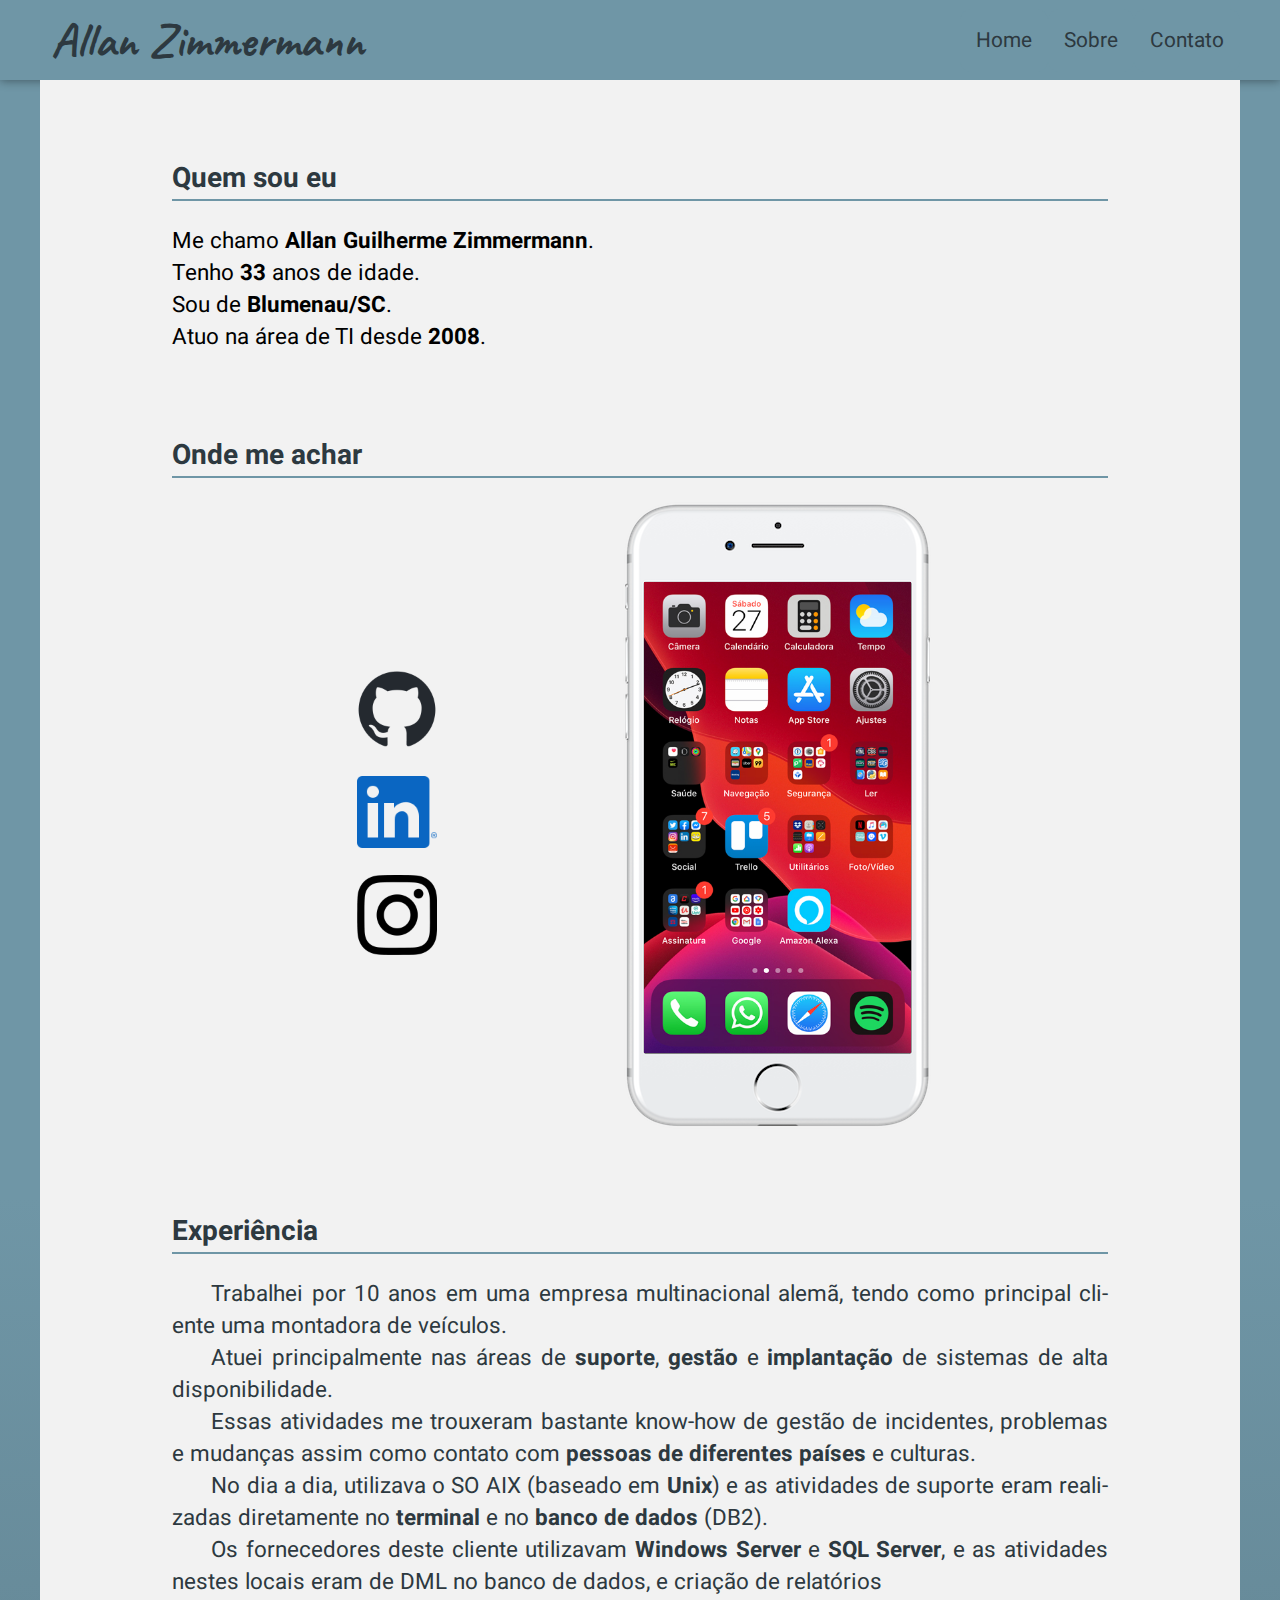
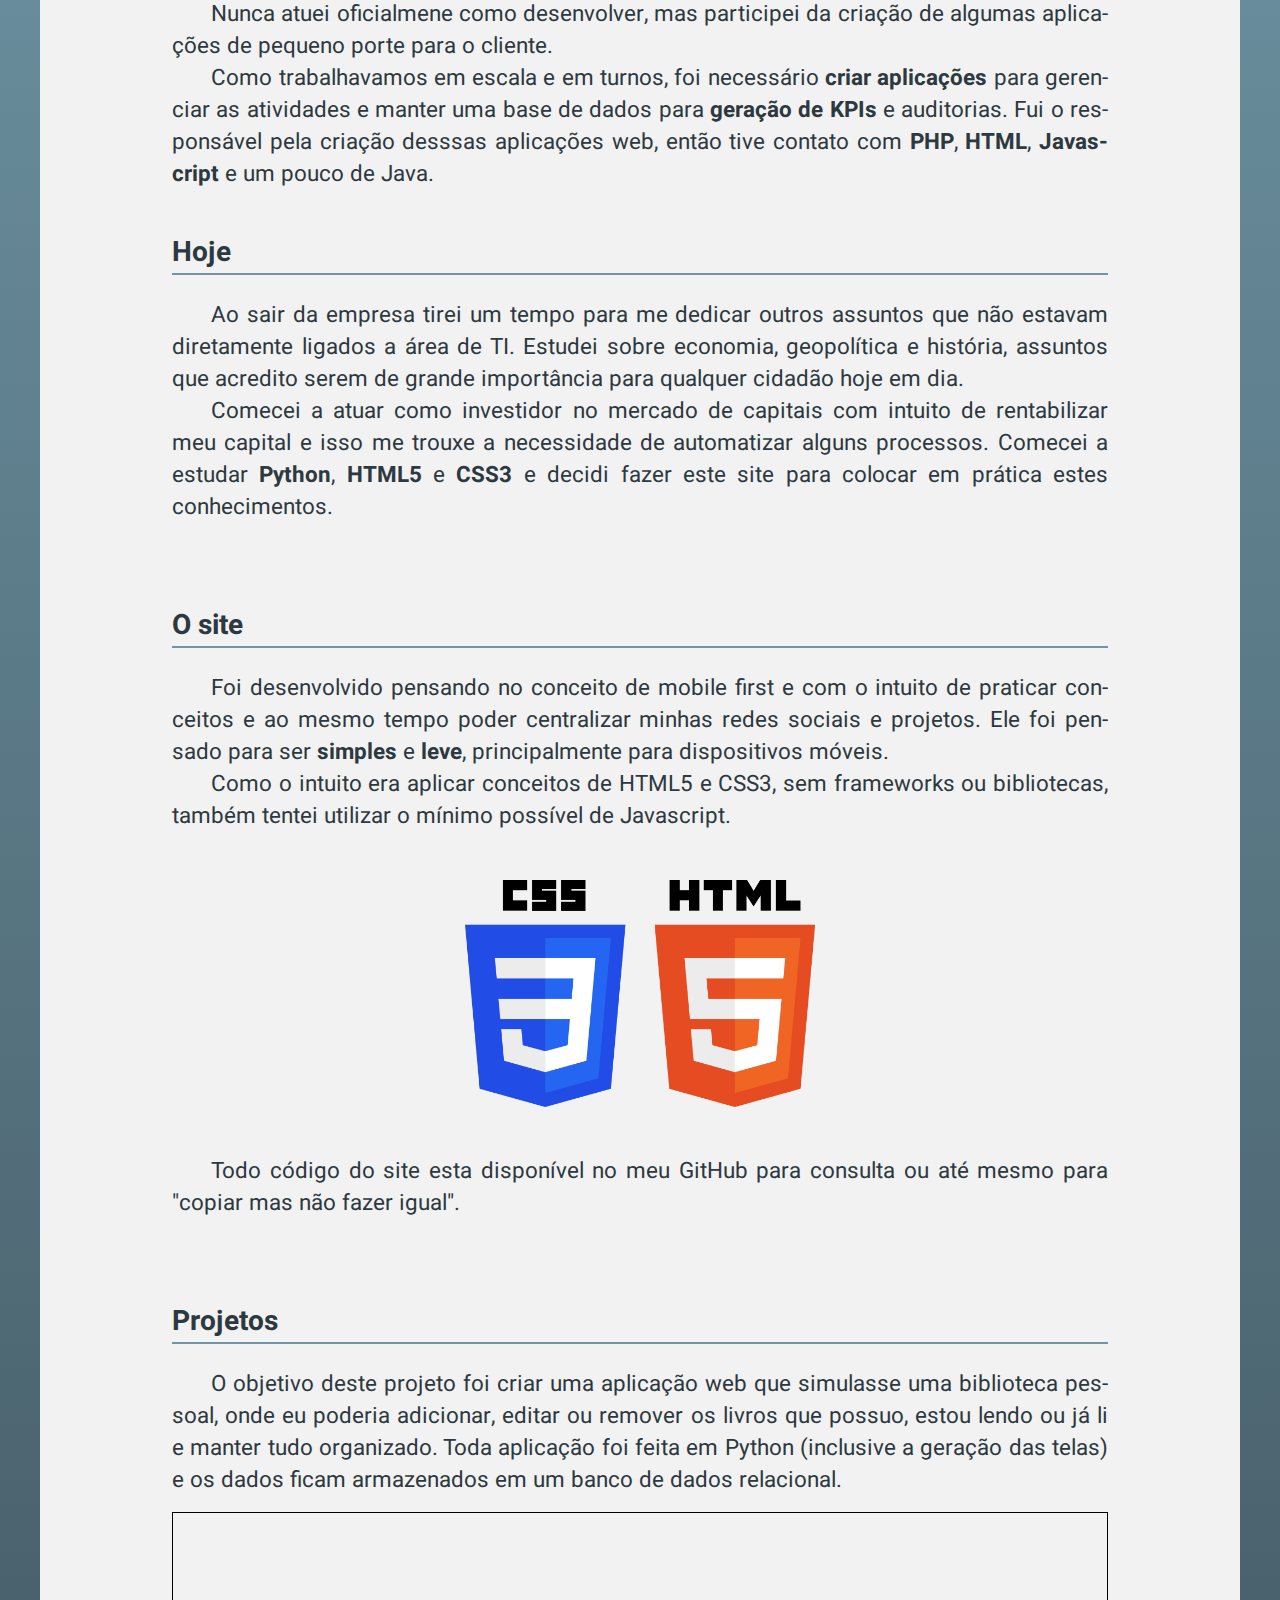
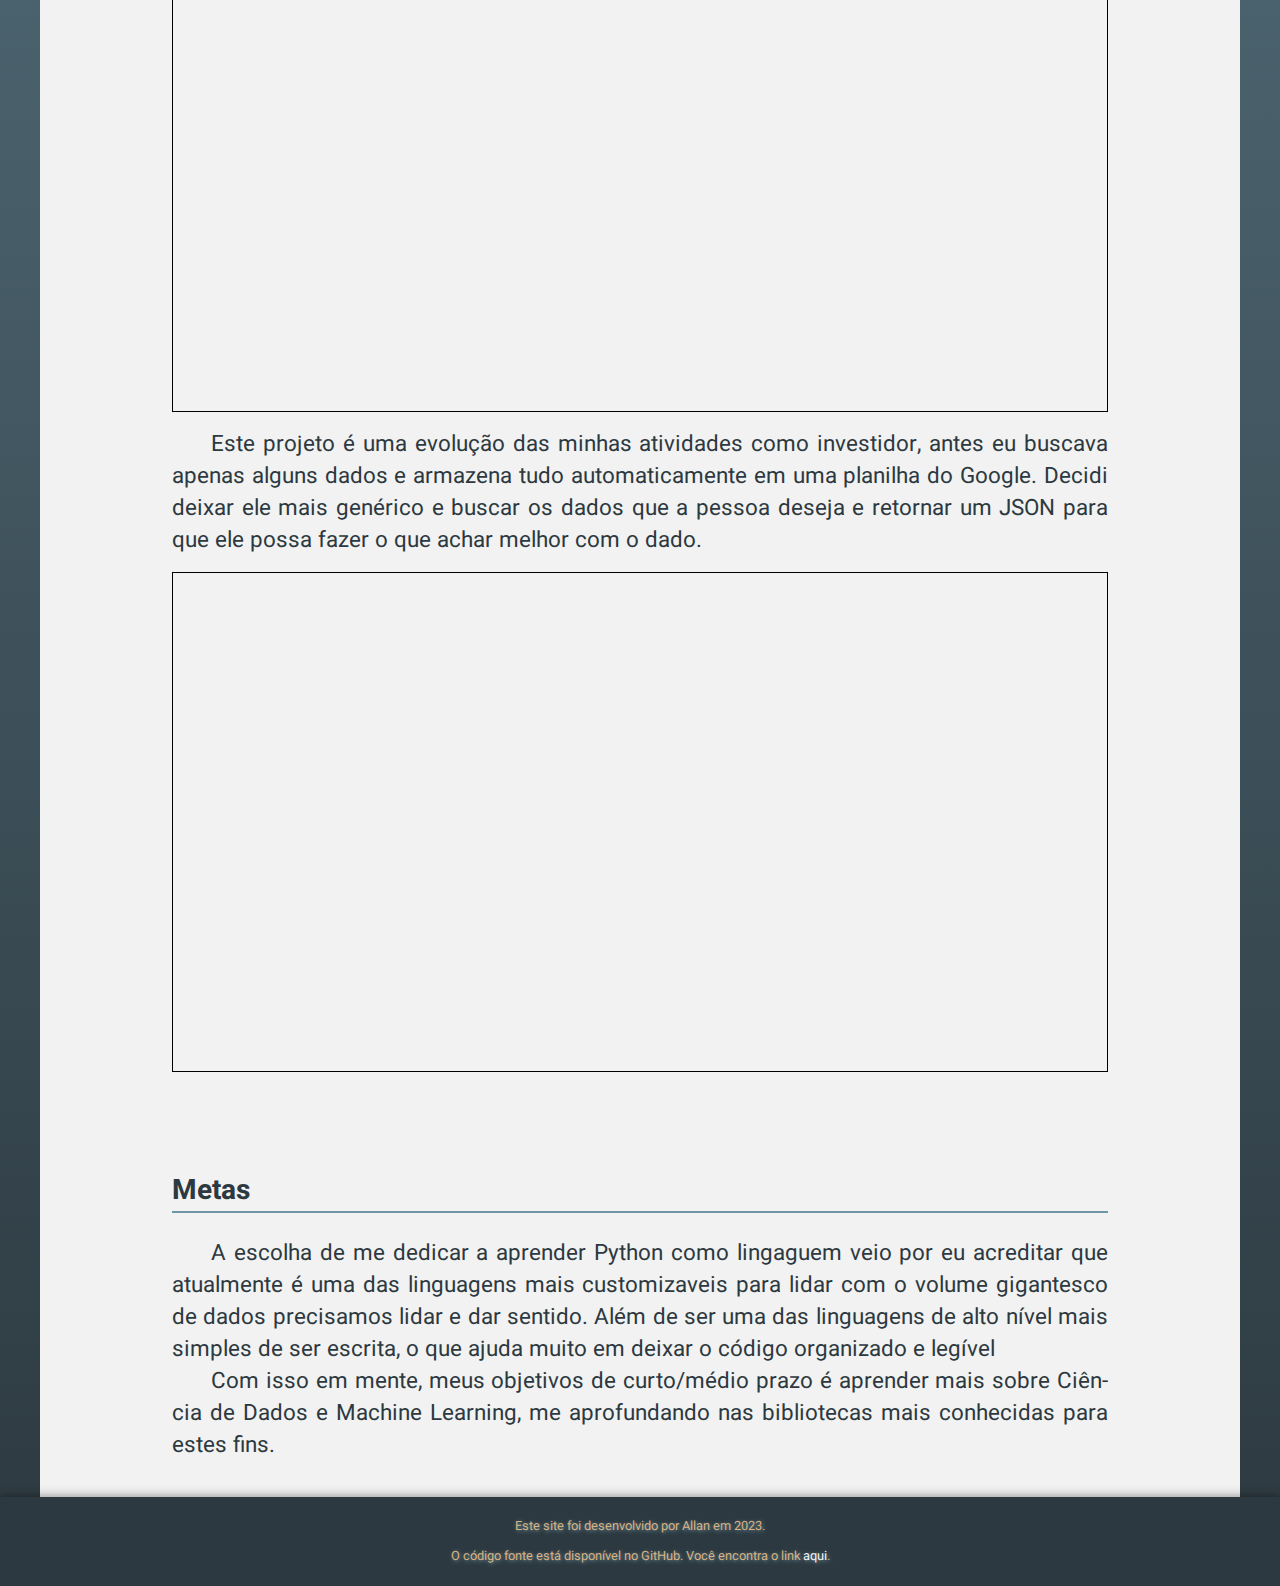
==== commit b46c15fc: "add footer" ====
--- a/about.html
+++ b/about.html
@@ -36,7 +36,7 @@
                     <li>Atuo na área de TI desde <strong>2008</strong>.</li>
                 </ul>
             </section>
-            <section class="mobile social">
+            <section id="mobile-social" class="mobile social">
                 <h2>Onde me achar</h2>
                 <hr />
                 <div class="container-social-mobile">
@@ -45,7 +45,7 @@
                     <a href="https://www.instagram.com/allangz/" target="_blank"><img src="img/logo-instagram.png" alt="Instagram" /></a>
                 </div>
             </section>
-            <section class="pc social">
+            <section id="pc-social" class="pc social">
                 <h2>Onde me achar</h2>
                 <hr />
                 <div class="container-social-pc">
@@ -106,5 +106,10 @@
                 <p>Com isso em mente, meus objetivos de curto/médio prazo é aprender mais sobre Ciência de Dados e Machine Learning, me aprofundando nas bibliotecas mais conhecidas para estes fins.</p>
             </section>
         </main>
+        <footer>
+            <p>Este site foi desenvolvido por Allan em 2023.<p>
+            <p class="mobile">O código fonte está disponível no GitHub. Você encontra o link <a href="#mobile-social">aqui</a>.</p>
+            <p class="pc">O código fonte está disponível no GitHub. Você encontra o link <a href="#pc-social">aqui</a>.</p>
+        </footer>
     </body>
 </html>
--- a/css/style.css
+++ b/css/style.css
@@ -1,7 +1,7 @@
 @charset "UTF-8";
 @import url('https://fonts.googleapis.com/css2?family=Caveat:wght@600&display=swap');
 @import url('https://fonts.googleapis.com/css2?family=Heebo:wght@400;500;600;700;800&display=swap');
-@import url('https://fonts.googleapis.com/css2?family=Tillana:wght@500;600;700;800&display=swap');
+@import url('https://fonts.googleapis.com/css2?family=Ubuntu:wght@300;400;500;700&display=swap');
 
 
 :root {
@@ -13,7 +13,7 @@
 
     --fonte-icon: 'Caveat', cursive;
     --fonte-padrao: 'Heebo', sans-serif;
-    --fonte-cta: 'Tillana', cursive;
+    --fonte-cta: 'Ubuntu', sans-serif;
 }
 
 /* MOBILE FIRST */
@@ -190,7 +190,7 @@
 
 div.flex-items {
     z-index: 2;
-    text-shadow: 0px 0px 5px var(--cor4);
+    text-shadow: -2px 0px 3px var(--cor4);
     color: var(--cor1);
 }
 
@@ -203,7 +203,7 @@
 
 div.flex-items>a {
     font-family: var(--fonte-cta);
-    font-weight: 800;
+    font-weight: 500;
     display: block;
     font-size: 1.4em;
     margin: 20px auto;
@@ -230,7 +230,7 @@
 
 div.item-1 {
     flex: 1 1 100%;
-    font-weight: 600;
+    font-weight: 400;
 }
 
 
@@ -241,12 +241,12 @@
 }
 
 div.item-2 {
-    font-weight: 700;
+    font-weight: 500;
     flex: 1 1 100%;
 }
 
 div.item-3 {
-    font-weight: 700;
+    font-weight: 500;
     flex: 1 1 100%;
 }
 
@@ -473,4 +473,29 @@
 
 section.mobile.social img {
     width: 75px;
+}
+
+/*  ##################
+    #                #
+    #     FOOTER     #
+    #                #
+    ################## */
+
+footer {
+    background-color: var(--cor4);
+    color: var(--cor5);
+    padding: 1.1em;
+    box-shadow: 0px 0px 10px rgba(0, 0, 0, 0.466);
+}
+
+footer > p {
+    text-align: center;
+    font-size: .8em;
+    padding: 3px;
+    text-shadow: 1px 1px 4px var(--cor2);
+}
+
+footer > p > a {
+    text-decoration: none;
+    color: var(--cor1);
 }--- a/css/media-queries.css
+++ b/css/media-queries.css
@@ -78,7 +78,7 @@
         display: flex;
         justify-content: space-evenly;
         align-items: center;
-    
+
     }
 
     section#telefone {
@@ -108,7 +108,7 @@
         text-align: center;
     }
 
-    .pc.features > iframe {
+    .pc.features>iframe {
         display: block;
         width: 100%;
         margin: 1em 0;
@@ -179,27 +179,27 @@
         height: 1.2em;
         width: 3%;
     }
-    
+
     /*  ########################
         #                      #
         #     ABOUT SCREEN     #
         #                      #
         ######################## */
 
-    main#about > section > h2 {
+    main#about>section>h2 {
         padding: 1em 0px 0px 0px;
         font-size: 1.75em;
     }
-    
-    main#about > section > hr {
+
+    main#about>section>hr {
         margin: 0px 0px 1em 0px;
     }
 
-    main#about > section > ul > li {
-        font-size: 1.25em;
-    }
-
-    main#about > section > p {
+    main#about>section>ul>li {
+        font-size: 1.25em;
+    }
+
+    main#about>section>p {
         font-size: 1.25em;
         text-indent: 1.5em;
     }
@@ -217,7 +217,7 @@
         #    MENU    #
         #            #
         ############## */
-        
+
     header>nav {
         text-align: center;
     }
@@ -324,20 +324,20 @@
         padding: 1em 7em;
     }
 
-    main#about > section > h2 {
+    main#about>section>h2 {
         padding: 1.5em 0px 0px 0px;
         font-size: 1.75em;
     }
-    
-    main#about > section > hr {
+
+    main#about>section>hr {
         margin: 0px 0px 1.5em 0px;
     }
 
-    main#about > section > ul > li {
+    main#about>section>ul>li {
         font-size: 1.4em;
     }
 
-    main#about > section > p {
+    main#about>section>p {
         font-size: 1.4em;
         text-indent: 1.75em;
     }
@@ -350,7 +350,7 @@
 }
 
 @media screen and (min-height: 1400px) {
-    
+
     /*  ##############
         #            #
         #    MENU    #
@@ -378,19 +378,12 @@
 
     div.flex-items>a {
         font-size: 2em;
-        text-decoration: none;
         width: 400px;
         padding: 12px;
     }
 
-    section#form-area {
-        padding: 9vh 3vw;
-        background-color: var(--cor4);
-        color: var(--cor1);
-    }
-
     div.item-1 {
-        font-size: 1.75em;
+        font-size: 1.7em;
     }
 
     div.item-1>h2 {
@@ -424,22 +417,26 @@
         #            #
         ############## */
 
+    section#form-area {
+        padding: 10vh 7vw;
+    }
+
     section#form-area h2 {
         font-size: 3em;
     }
 
     section#form-area label.question {
-        font-size: 1.75em;
+        font-size: 1.25em;
     }
 
     section#form-area label.answer {
-        font-size: 1.75em;
+        font-size: 1.25em;
     }
 
     input[type=radio],
     input[type=checkbox] {
         border: 0px;
-        height: 1.4em;
+        height: 1.1em;
         width: 3%;
     }
 
@@ -447,7 +444,7 @@
     input[type=email],
     input[type=submit],
     textarea {
-        font-size: 1.3em;
+        font-size: 1.2em;
     }
 
     section#form-area textarea {
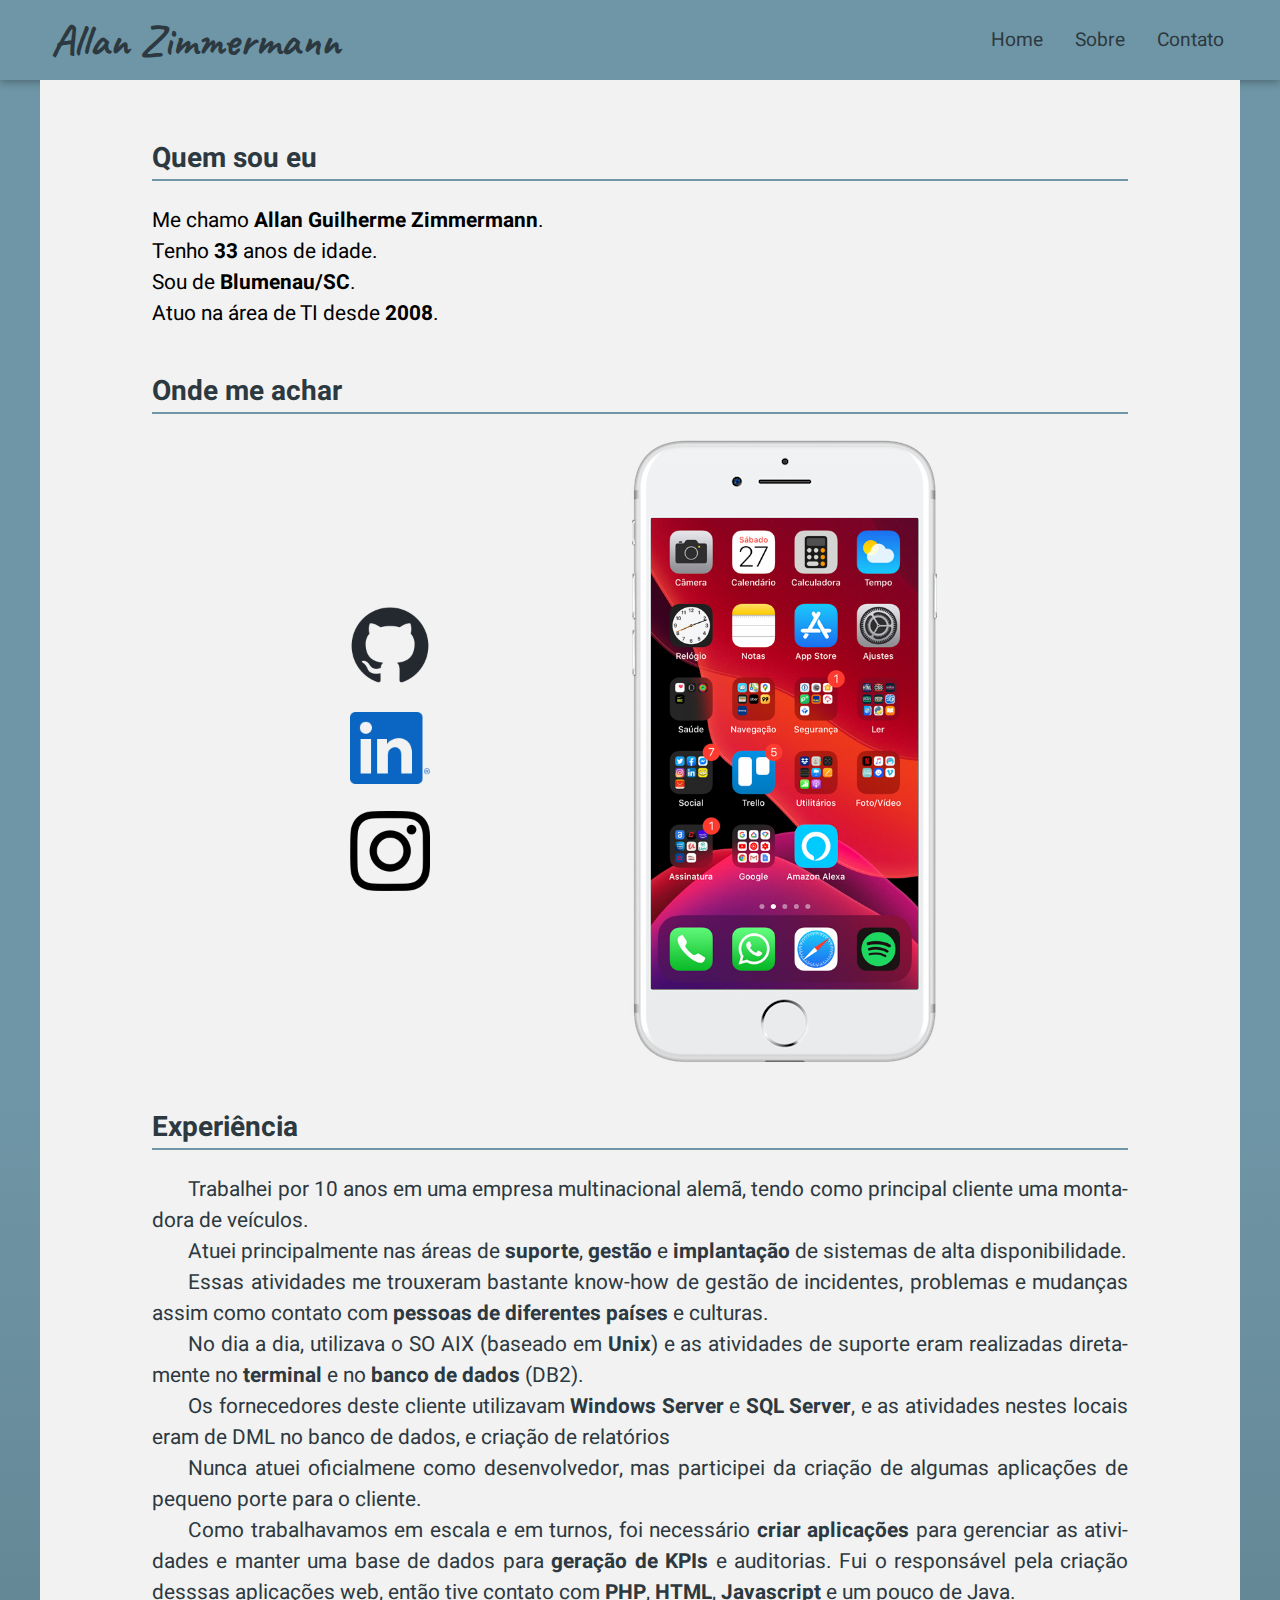
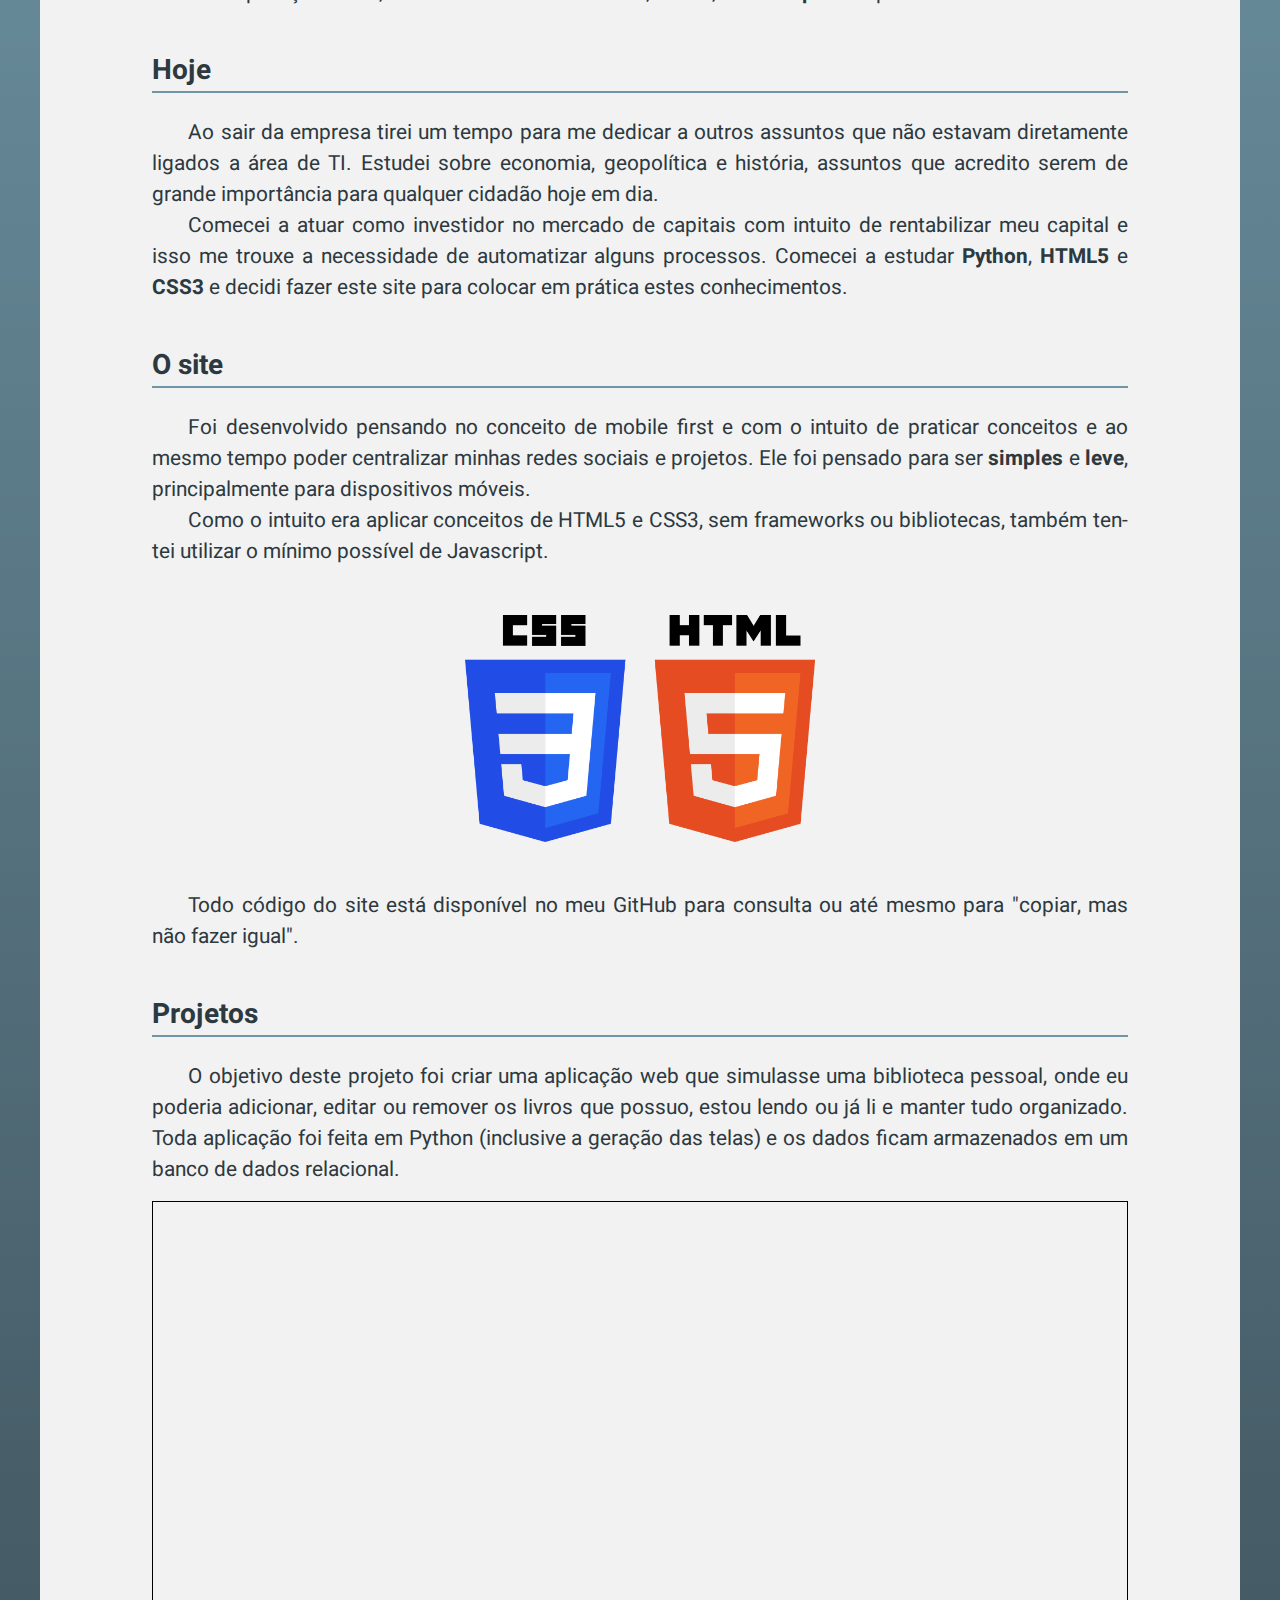
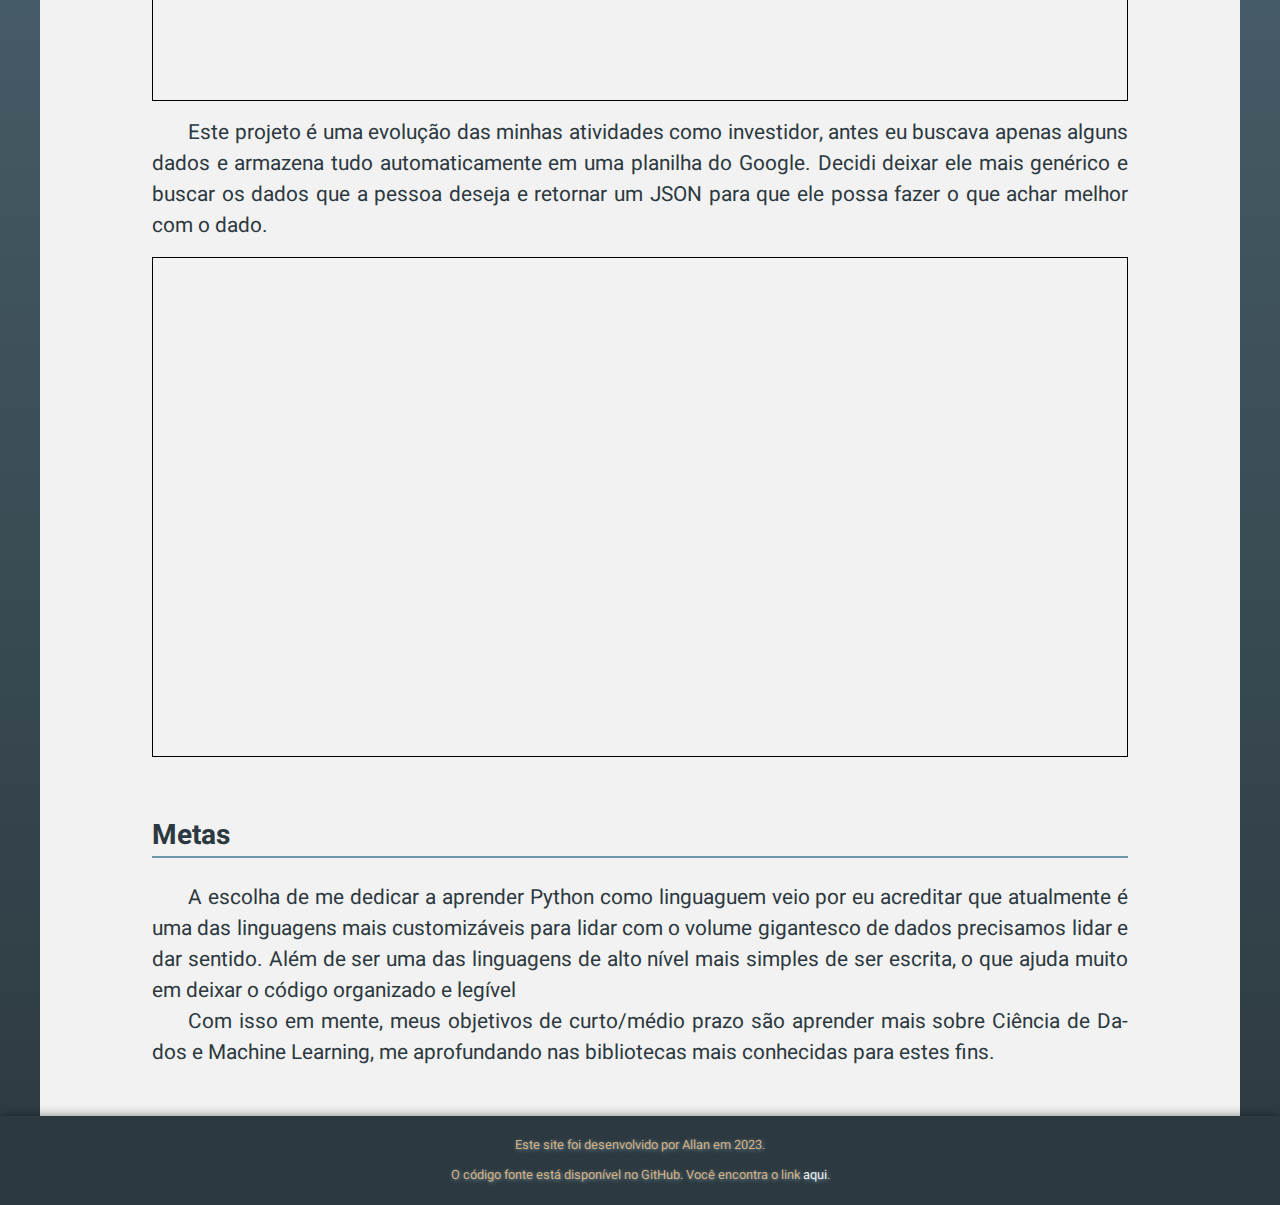
==== commit 7b371359: "change typo errors" ====
--- a/about.html
+++ b/about.html
@@ -36,15 +36,6 @@
                     <li>Atuo na área de TI desde <strong>2008</strong>.</li>
                 </ul>
             </section>
-            <section id="mobile-social" class="mobile social">
-                <h2>Onde me achar</h2>
-                <hr />
-                <div class="container-social-mobile">
-                    <a href="https://github.com/z-allan/" target="_blank"><img src="img/logo-github.png" alt="GitHub" /></a>
-                    <a href="https://www.linkedin.com/in/allanzimmermann/" target="_blank"><img src="img/logo-linkedin.png" alt="Linkedin" /></a>
-                    <a href="https://www.instagram.com/allangz/" target="_blank"><img src="img/logo-instagram.png" alt="Instagram" /></a>
-                </div>
-            </section>
             <section id="pc-social" class="pc social">
                 <h2>Onde me achar</h2>
                 <hr />
@@ -67,11 +58,11 @@
                 <p>Essas atividades me trouxeram bastante know-how de gestão de incidentes, problemas e mudanças assim como contato com <strong>pessoas de diferentes países</strong> e culturas.</p>
                 <p>No dia a dia, utilizava o SO AIX (baseado em <strong>Unix</strong>) e as atividades de suporte eram realizadas diretamente no <strong>terminal</strong> e no <strong>banco de dados</strong> (DB2).</p>
                 <p>Os fornecedores deste cliente utilizavam <strong>Windows Server</strong> e <strong>SQL Server</strong>, e as atividades nestes locais eram de DML no banco de dados, e criação de relatórios</p>
-                <p>Nunca atuei oficialmene como desenvolver, mas participei da criação de algumas aplicações de pequeno porte para o cliente.</p>
+                <p>Nunca atuei oficialmene como desenvolvedor, mas participei da criação de algumas aplicações de pequeno porte para o cliente.</p>
                 <p>Como trabalhavamos em escala e em turnos, foi necessário <strong>criar aplicações</strong> para gerenciar as atividades e manter uma base de dados para <strong>geração de KPIs</strong> e auditorias. Fui o responsável pela criação desssas aplicações web, então tive contato com <strong>PHP</strong>, <strong>HTML</strong>, <strong>Javascript</strong> e um pouco de Java.</p>
                 <h2>Hoje</h2>
                 <hr />
-                <p>Ao sair da empresa tirei um tempo para me dedicar outros assuntos que não estavam diretamente ligados a área de TI. Estudei sobre economia, geopolítica e história, assuntos que acredito serem de grande importância para qualquer cidadão hoje em dia.</p>
+                <p>Ao sair da empresa tirei um tempo para me dedicar a outros assuntos que não estavam diretamente ligados a área de TI. Estudei sobre economia, geopolítica e história, assuntos que acredito serem de grande importância para qualquer cidadão hoje em dia.</p>
                 <p>Comecei a atuar como investidor no mercado de capitais com intuito de rentabilizar meu capital e isso me trouxe a necessidade de automatizar alguns processos. Comecei a estudar <strong>Python</strong>, <strong>HTML5</strong> e <strong>CSS3</strong> e decidi fazer este site para colocar em prática estes conhecimentos.</p>
             </section>
             <section class="all features">
@@ -80,7 +71,7 @@
                 <p>Foi desenvolvido pensando no conceito de mobile first e com o intuito de praticar conceitos e ao mesmo tempo poder centralizar minhas redes sociais e projetos. Ele foi pensado para ser <strong>simples</strong> e <strong>leve</strong>, principalmente para dispositivos móveis.</p>
                 <p>Como o intuito era aplicar conceitos de HTML5 e CSS3, sem frameworks ou bibliotecas, também tentei utilizar o mínimo possível de Javascript.</p>
                 <img class="img-site" src="img/logo-site.png" alt="CSS3 e HTML5" />
-                <p>Todo código do site esta disponível no meu GitHub para consulta ou até mesmo para "copiar mas não fazer igual".</p>
+                <p>Todo código do site está disponível no meu GitHub para consulta ou até mesmo para "copiar, mas não fazer igual".</p>
             </section>
             <section class="mobile features">
                 <h2>Projetos</h2>
@@ -89,7 +80,7 @@
                 <a href="" class="link-img-proj"><img src="img/logo-crud.png" alt="CRUD Livros" /></a>
                 <p>O objetivo deste projeto foi criar uma aplicação web que simulasse uma biblioteca pessoal, onde eu poderia adicionar, editar ou remover os livros que possuo, estou lendo ou já li e manter tudo organizado. Toda aplicação foi feita em Python (inclusive a geração das telas) e os dados ficam armazenados em um banco de dados relacional.</p>
                 <a href="" class="link-img-proj"><img src="img/logo-mercado.png" alt="API Mercado" /></a>
-                <p>Este projeto é uma evolução das minhas atividades como investidor, antes eu buscava apenas alguns dados e armazena tudo automaticamente em uma planilha do Google. Decidi deixar ele mais genérico e buscar os dados que a pessoa deseja e retornar um JSON para que ele possa fazer o que achar melhor com o dado.</p>
+                <p>Este projeto é uma evolução das minhas atividades como investidor, antes eu buscava apenas alguns dados e armazenava tudo automaticamente em uma planilha do Google. Decidi deixar ele mais genérico e buscar os dados que a pessoa deseja e retornar um JSON para que ele possa fazer o que achar melhor com o dado.</p>
             </section>
             <section class="pc features">
                 <h2>Projetos</h2>
@@ -102,8 +93,17 @@
             <section class="all objective">
                 <h2>Metas</h2>
                 <hr />
-                <p>A escolha de me dedicar a aprender Python como lingaguem veio por eu acreditar que atualmente é uma das linguagens mais customizaveis para lidar com o volume gigantesco de dados precisamos lidar e dar sentido. Além de ser uma das linguagens de alto nível mais simples de ser escrita, o que ajuda muito em deixar o código organizado e legível</p>
-                <p>Com isso em mente, meus objetivos de curto/médio prazo é aprender mais sobre Ciência de Dados e Machine Learning, me aprofundando nas bibliotecas mais conhecidas para estes fins.</p>
+                <p>A escolha de me dedicar a aprender Python como linguaguem veio por eu acreditar que atualmente é uma das linguagens mais customizáveis para lidar com o volume gigantesco de dados precisamos lidar e dar sentido. Além de ser uma das linguagens de alto nível mais simples de ser escrita, o que ajuda muito em deixar o código organizado e legível</p>
+                <p>Com isso em mente, meus objetivos de curto/médio prazo são aprender mais sobre Ciência de Dados e Machine Learning, me aprofundando nas bibliotecas mais conhecidas para estes fins.</p>
+            </section>
+            <section id="mobile-social" class="mobile social">
+                <h2>Onde me achar</h2>
+                <hr />
+                <div class="container-social-mobile">
+                    <a href="https://github.com/z-allan/" target="_blank"><img src="img/logo-github.png" alt="GitHub" /></a>
+                    <a href="https://www.linkedin.com/in/allanzimmermann/" target="_blank"><img src="img/logo-linkedin.png" alt="Linkedin" /></a>
+                    <a href="https://www.instagram.com/allangz/" target="_blank"><img src="img/logo-instagram.png" alt="Instagram" /></a>
+                </div>
             </section>
         </main>
         <footer>
--- a/css/style.css
+++ b/css/style.css
@@ -171,12 +171,12 @@
     text-align: center;
     margin: auto;
     background-image: url(../img/bg-mobile.jpg);
+    background-position: center center;
     background-attachment: fixed;
     background-size: cover;
     -webkit-background-size: cover;
     -moz-background-size: cover;
     -o-background-size: cover;
-    background-position: center;
     background-repeat: no-repeat;
 }
 
@@ -412,8 +412,8 @@
     display: none;
 }
 
-main#about>section {
-    padding: 1.25em;
+main#about {
+    padding: 1.5em 2.2em 3em 2.2em;
 }
 
 main#about>section>h2 {
--- a/css/media-queries.css
+++ b/css/media-queries.css
@@ -186,6 +186,10 @@
         #                      #
         ######################## */
 
+    main#about {
+        padding: 1em 2.2em 3em 2.2em;
+    }
+
     main#about>section>h2 {
         padding: 1em 0px 0px 0px;
         font-size: 1.75em;
@@ -223,12 +227,12 @@
     }
 
     h1#nome {
-        font-size: 3em;
+        font-size: 2.75em;
         flex: 1 1 39%;
     }
 
     div#menu-container>nav>a {
-        font-size: 1.3rem;
+        font-size: 1.2rem;
     }
 
     div#menu-container {
@@ -285,21 +289,143 @@
         ############## */
 
     section#form-area h2 {
-        font-size: 2em;
+        font-size: 1.75em;
     }
 
     section#form-area label.question {
-        font-size: 1.4em;
+        font-size: 1.1em;
     }
 
     section#form-area label.answer {
-        font-size: 1.4em;
+        font-size: 1.1em;
     }
 
     input[type=radio],
     input[type=checkbox] {
         border: 0px;
-        height: 1.4em;
+        height: 1.1em;
+        width: 3%;
+    }
+
+    section#form-area input[type=text],
+    input[type=email],
+    input[type=submit],
+    textarea {
+        font-size: 1em;
+    }
+
+    section#form-area textarea {
+        min-height: 60px;
+    }
+
+    /*  ########################
+        #                      #
+        #     ABOUT SCREEN     #
+        #                      #
+        ######################## */
+
+    main#about {
+        padding: 1em 7em 3em 7em;
+    }
+
+    main#about>section>h2 {
+        padding: 1.5em 0px 0px 0px;
+        font-size: 1.75em;
+    }
+
+    main#about>section>hr {
+        margin: 0px 0px 1.5em 0px;
+    }
+
+    main#about>section>ul>li {
+        font-size: 1.3em;
+    }
+
+    main#about>section>p {
+        font-size: 1.3em;
+        text-indent: 1.75em;
+    }
+
+    .img-site {
+        width: 350px;
+        padding: 3em 0;
+    }
+
+}
+
+@media screen and (min-height: 1400px) {
+
+    /*  #############
+        #           #
+        #    CTA    #
+        #           #
+        ############# */
+
+    section.flex-container {
+        height: 91vh;
+    }
+
+    div.flex-items>a {
+        font-size: 2em;
+        width: 400px;
+        padding: 12px;
+    }
+
+    div.item-1 {
+        font-size: 1.7em;
+    }
+
+    div.item-1>h2 {
+        font-size: 3em;
+    }
+
+    div.item-1>p {
+        width: 700px;
+    }
+
+    div.item-2 {
+        padding: 2em 0px;
+        font-size: 1.6em;
+    }
+
+    div.item-2>p {
+        width: 600px;
+    }
+
+    div.item-3 {
+        font-size: 1.6em;
+    }
+
+    div.item-3>p {
+        width: 400px;
+    }
+
+    /*  ##############
+        #            #
+        #    FORM    #
+        #            #
+        ############## */
+
+    section#form-area {
+        padding: 10vh 7vw;
+    }
+
+    section#form-area h2 {
+        font-size: 3em;
+    }
+
+    section#form-area label.question {
+        font-size: 1.25em;
+    }
+
+    section#form-area label.answer {
+        font-size: 1.25em;
+    }
+
+    input[type=radio],
+    input[type=checkbox] {
+        border: 0px;
+        height: 1.1em;
         width: 3%;
     }
 
@@ -314,142 +440,5 @@
         min-height: 60px;
     }
 
-    /*  ########################
-        #                      #
-        #     ABOUT SCREEN     #
-        #                      #
-        ######################## */
-
-    main#about {
-        padding: 1em 7em;
-    }
-
-    main#about>section>h2 {
-        padding: 1.5em 0px 0px 0px;
-        font-size: 1.75em;
-    }
-
-    main#about>section>hr {
-        margin: 0px 0px 1.5em 0px;
-    }
-
-    main#about>section>ul>li {
-        font-size: 1.4em;
-    }
-
-    main#about>section>p {
-        font-size: 1.4em;
-        text-indent: 1.75em;
-    }
-
-    .img-site {
-        width: 350px;
-        padding: 3em 0;
-    }
-
-}
-
-@media screen and (min-height: 1400px) {
-
-    /*  ##############
-        #            #
-        #    MENU    #
-        #            #
-        ############## */
-
-    h1#nome {
-        font-size: 3.25em;
-        flex: 1 1 41%;
-    }
-
-    div#menu-container>nav>a {
-        font-size: 1.5rem;
-    }
-
-    /*  #############
-        #           #
-        #    CTA    #
-        #           #
-        ############# */
-
-    section.flex-container {
-        height: 91vh;
-    }
-
-    div.flex-items>a {
-        font-size: 2em;
-        width: 400px;
-        padding: 12px;
-    }
-
-    div.item-1 {
-        font-size: 1.7em;
-    }
-
-    div.item-1>h2 {
-        font-size: 3em;
-    }
-
-    div.item-1>p {
-        width: 700px;
-    }
-
-    div.item-2 {
-        padding: 2em 0px;
-        font-size: 1.6em;
-    }
-
-    div.item-2>p {
-        width: 600px;
-    }
-
-    div.item-3 {
-        font-size: 1.6em;
-    }
-
-    div.item-3>p {
-        width: 400px;
-    }
-
-    /*  ##############
-        #            #
-        #    FORM    #
-        #            #
-        ############## */
-
-    section#form-area {
-        padding: 10vh 7vw;
-    }
-
-    section#form-area h2 {
-        font-size: 3em;
-    }
-
-    section#form-area label.question {
-        font-size: 1.25em;
-    }
-
-    section#form-area label.answer {
-        font-size: 1.25em;
-    }
-
-    input[type=radio],
-    input[type=checkbox] {
-        border: 0px;
-        height: 1.1em;
-        width: 3%;
-    }
-
-    section#form-area input[type=text],
-    input[type=email],
-    input[type=submit],
-    textarea {
-        font-size: 1.2em;
-    }
-
-    section#form-area textarea {
-        min-height: 60px;
-    }
-
 
 }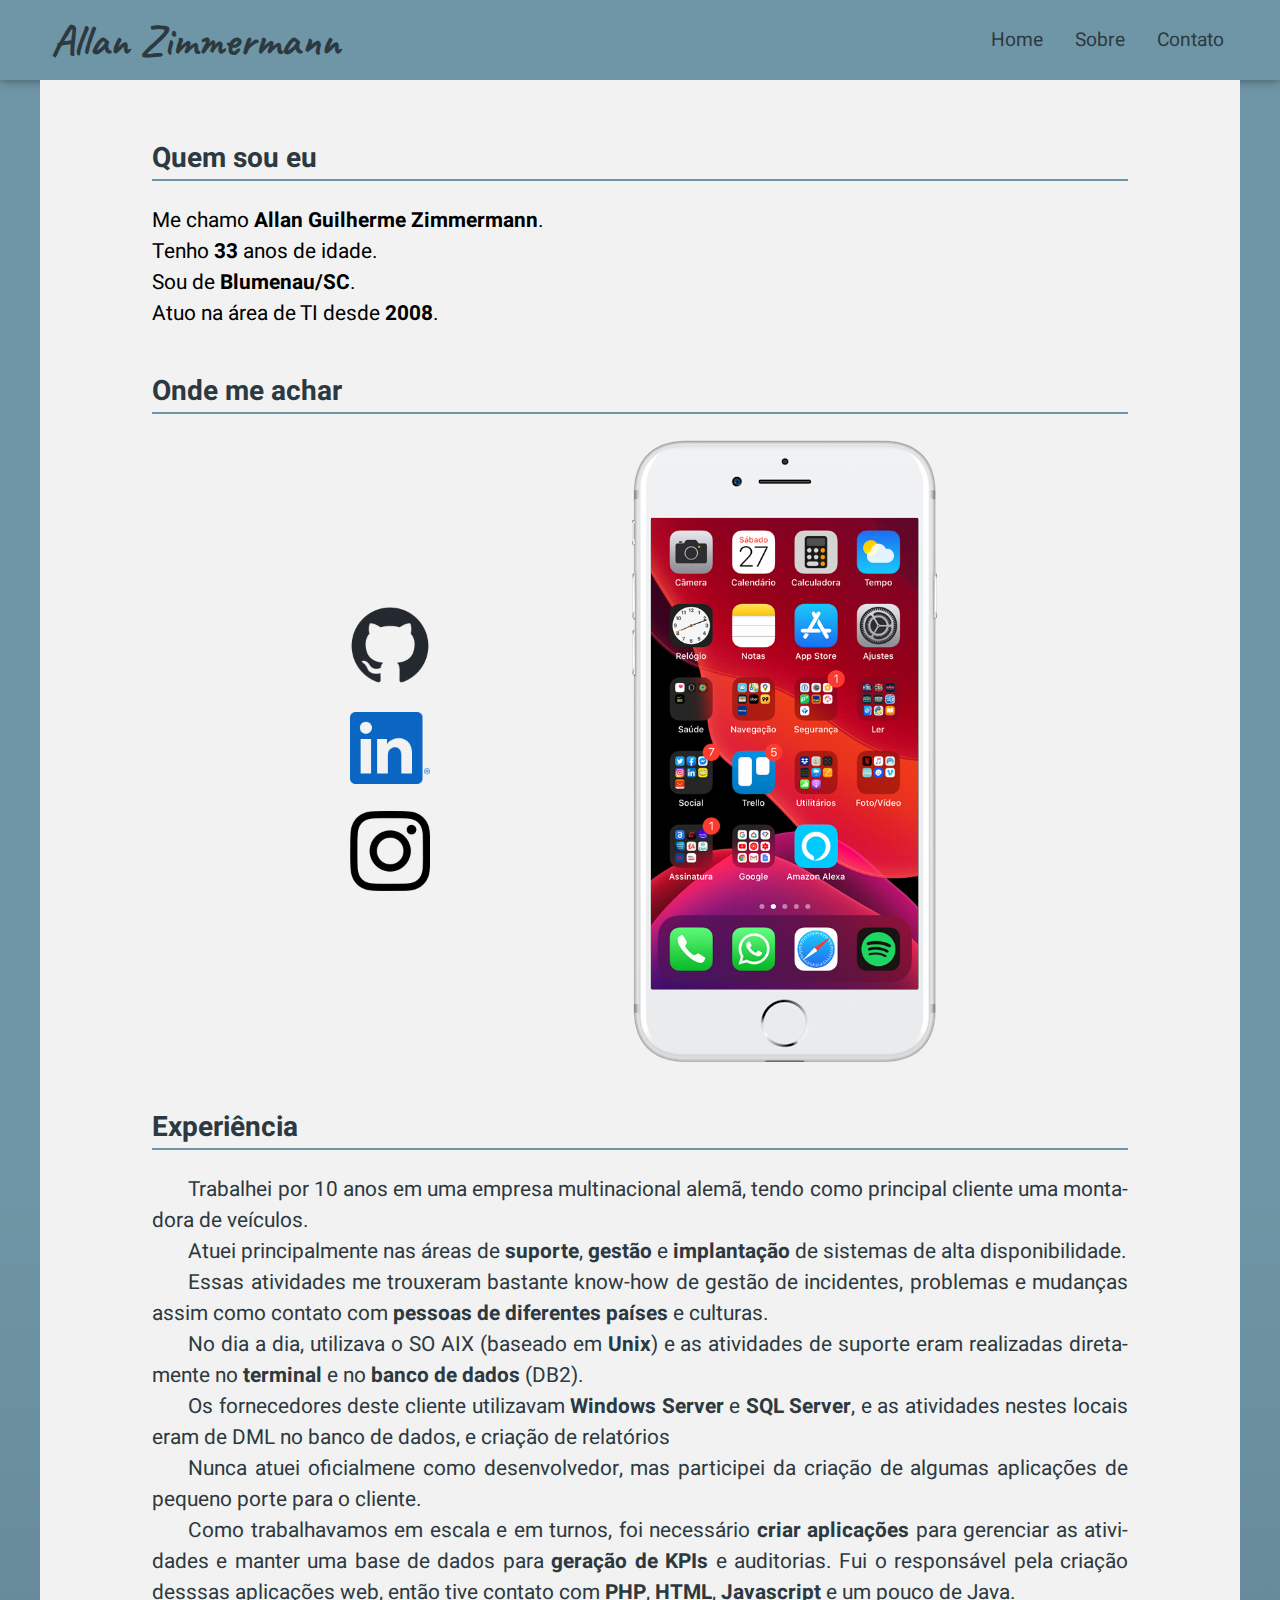
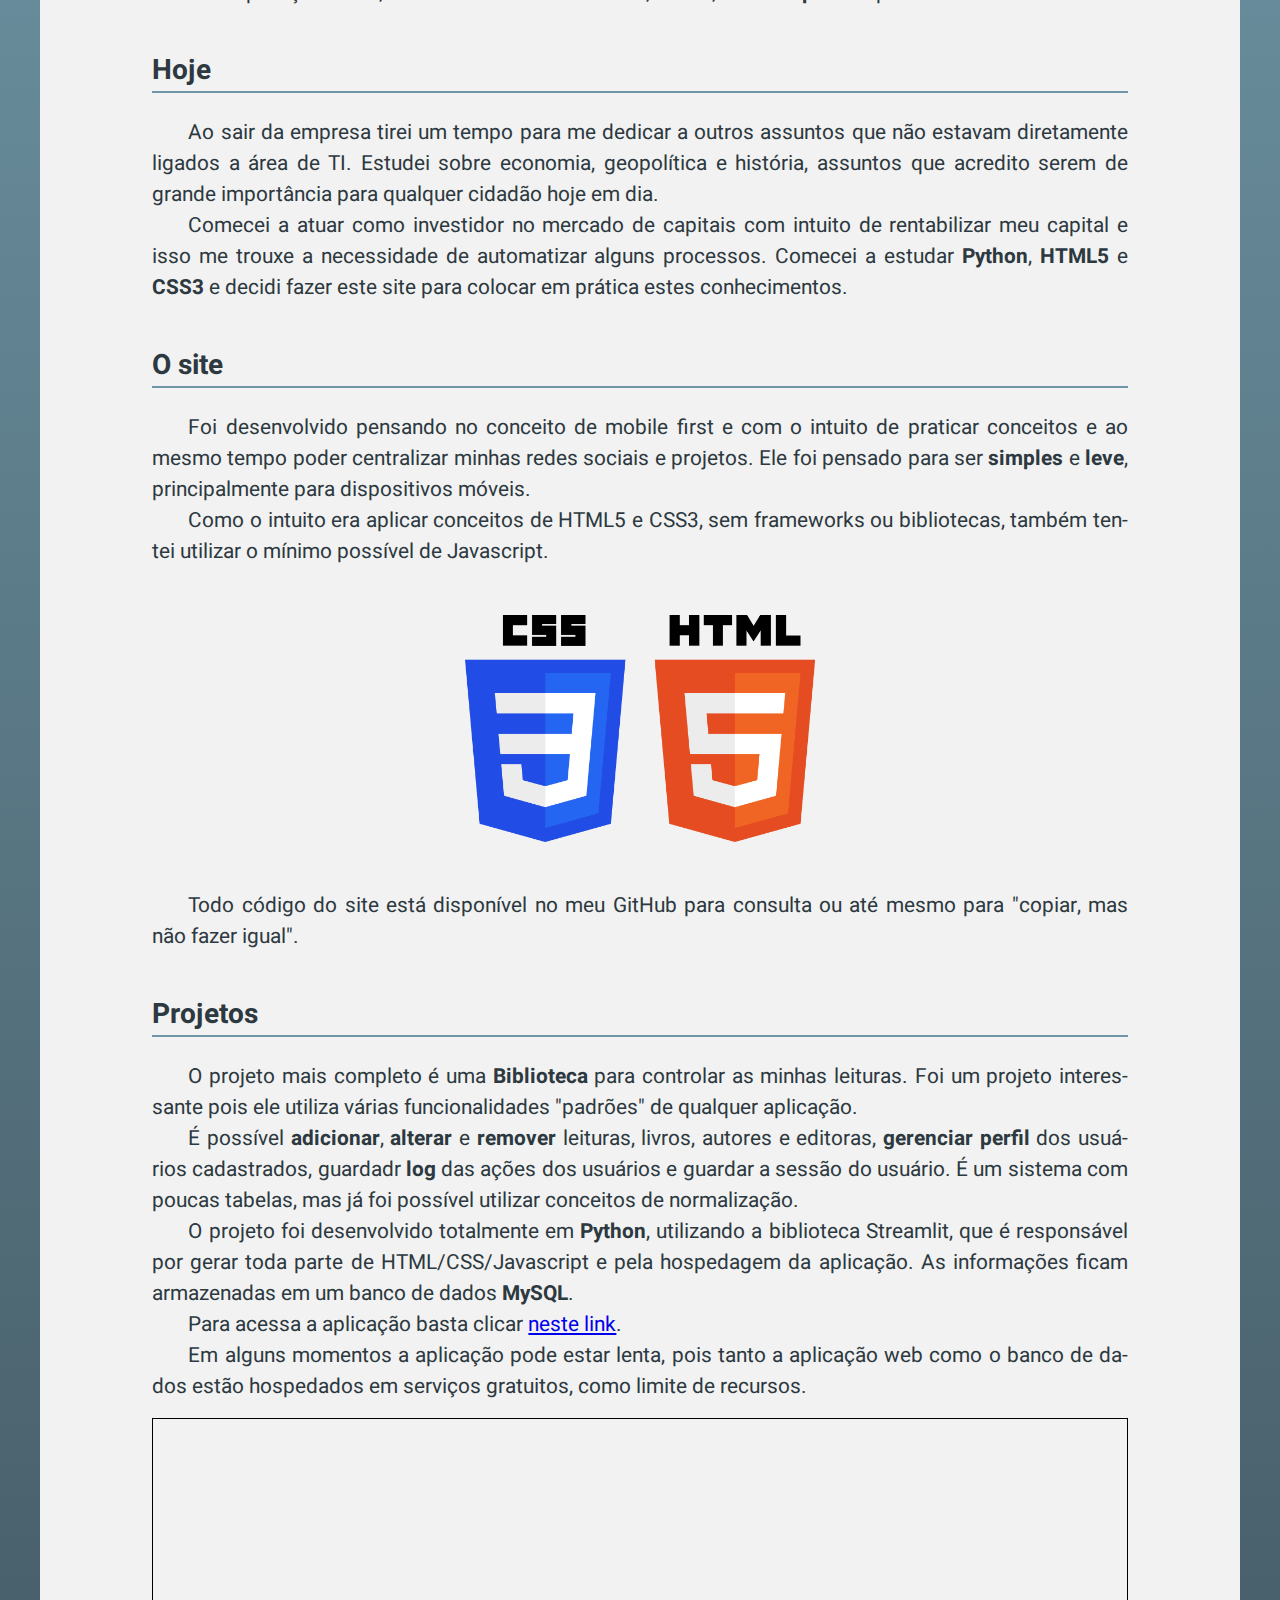
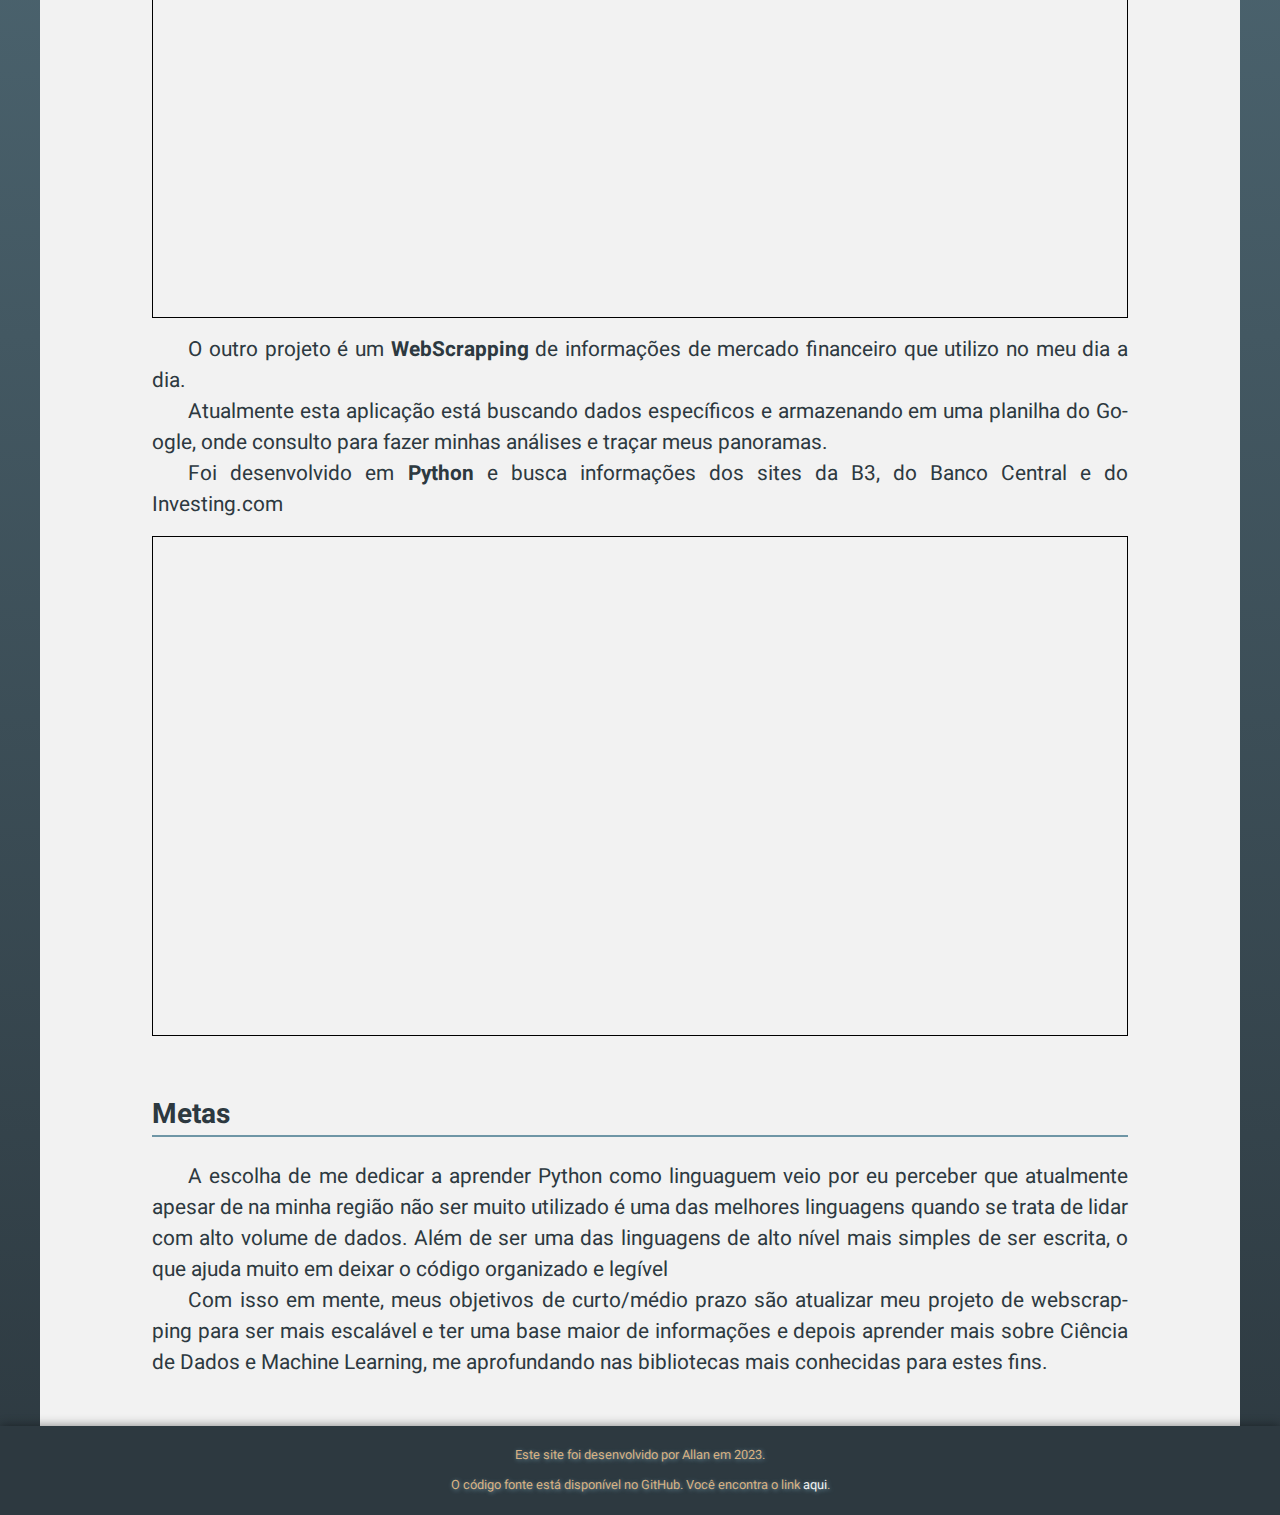
==== commit 6e991382: "change about content" ====
--- a/about.html
+++ b/about.html
@@ -77,24 +77,35 @@
                 <h2>Projetos</h2>
                 <hr />
                 <p>Clique nas imagens para acessar os projetos.</p>
-                <a href="" class="link-img-proj"><img src="img/logo-crud.png" alt="CRUD Livros" /></a>
-                <p>O objetivo deste projeto foi criar uma aplicação web que simulasse uma biblioteca pessoal, onde eu poderia adicionar, editar ou remover os livros que possuo, estou lendo ou já li e manter tudo organizado. Toda aplicação foi feita em Python (inclusive a geração das telas) e os dados ficam armazenados em um banco de dados relacional.</p>
+                <a href="https://z-allan-biblioteca.streamlit.app" class="link-img-proj" target="_blank"><img src="img/logo-crud.png" alt="CRUD Livros" /></a>
+                <p>O projeto mais completo é uma <strong>Biblioteca</strong> para controlar as minhas leituras. Foi um projeto interessante pois ele utiliza várias funcionalidades "padrões" de qualquer aplicação. 
+                <p>É possível <strong>adicionar</strong>, <strong>alterar</strong> e <strong>remover</strong> leituras, livros, autores e editoras, <strong>gerenciar perfil</strong> dos usuários cadastrados, guardadr <strong>log</strong> das ações dos usuários e guardar a sessão do usuário. É um sistema com poucas tabelas, mas já foi possível utilizar conceitos de normalização.</p>
+                <p>O projeto foi desenvolvido totalmente em <strong>Python</strong>, utilizando a biblioteca Streamlit, que é responsável por gerar toda parte de HTML, CSS e Javascript e pela hospedagem da aplicação. As informações ficam armazenadas em um banco de dados <strong>MySQL</strong>.</p>
+                <p>Em alguns momentos a aplicação pode estar lenta, pois tanto a aplicação web como o banco de dados estão hospedados em serviços gratuitos, como limite de recursos.</p>
                 <a href="" class="link-img-proj"><img src="img/logo-mercado.png" alt="API Mercado" /></a>
-                <p>Este projeto é uma evolução das minhas atividades como investidor, antes eu buscava apenas alguns dados e armazenava tudo automaticamente em uma planilha do Google. Decidi deixar ele mais genérico e buscar os dados que a pessoa deseja e retornar um JSON para que ele possa fazer o que achar melhor com o dado.</p>
+                <p>O outro projeto é um <strong>WebScrapping</strong> de informações de mercado financeiro que utilizo no meu dia a dia.</p>
+                <p>Atualmente esta aplicação está buscando dados específicos e armazenando em uma planilha do Google, onde consulto para fazer minhas análises e traçar meus panoramas.</p>
+                <p>Foi desenvolvido em <strong>Python</strong> e busca informações dos sites da B3, do Banco Central e do Investing.com</p>
             </section>
             <section class="pc features">
                 <h2>Projetos</h2>
                 <hr />
-                <p>O objetivo deste projeto foi criar uma aplicação web que simulasse uma biblioteca pessoal, onde eu poderia adicionar, editar ou remover os livros que possuo, estou lendo ou já li e manter tudo organizado. Toda aplicação foi feita em Python (inclusive a geração das telas) e os dados ficam armazenados em um banco de dados relacional.</p>
-                <iframe src="" frameborder="1"> Seu navegador não é compativel com esta funcionalidade. </iframe>
-                <p>Este projeto é uma evolução das minhas atividades como investidor, antes eu buscava apenas alguns dados e armazena tudo automaticamente em uma planilha do Google. Decidi deixar ele mais genérico e buscar os dados que a pessoa deseja e retornar um JSON para que ele possa fazer o que achar melhor com o dado.</p>
+                <p>O projeto mais completo é uma <strong>Biblioteca</strong> para controlar as minhas leituras. Foi um projeto interessante pois ele utiliza várias funcionalidades "padrões" de qualquer aplicação. 
+                <p>É possível <strong>adicionar</strong>, <strong>alterar</strong> e <strong>remover</strong> leituras, livros, autores e editoras, <strong>gerenciar perfil</strong> dos usuários cadastrados, guardadr <strong>log</strong> das ações dos usuários e guardar a sessão do usuário. É um sistema com poucas tabelas, mas já foi possível utilizar conceitos de normalização.</p>
+                <p>O projeto foi desenvolvido totalmente em <strong>Python</strong>, utilizando a biblioteca Streamlit, que é responsável por gerar toda parte de HTML/CSS/Javascript e pela hospedagem da aplicação. As informações ficam armazenadas em um banco de dados <strong>MySQL</strong>.</p>
+                <p>Para acessa a aplicação basta clicar <a href="https://z-allan-biblioteca.streamlit.app" target="_blank">neste link</a>.</p>
+                <p>Em alguns momentos a aplicação pode estar lenta, pois tanto a aplicação web como o banco de dados estão hospedados em serviços gratuitos, como limite de recursos.</p>
+                <iframe src="https://z-allan-biblioteca.streamlit.app/?embedded=true" frameborder="1"> Seu navegador não é compativel com esta funcionalidade. </iframe>
+                <p>O outro projeto é um <strong>WebScrapping</strong> de informações de mercado financeiro que utilizo no meu dia a dia.</p>
+                <p>Atualmente esta aplicação está buscando dados específicos e armazenando em uma planilha do Google, onde consulto para fazer minhas análises e traçar meus panoramas.</p>
+                <p>Foi desenvolvido em <strong>Python</strong> e busca informações dos sites da B3, do Banco Central e do Investing.com</p>
                 <iframe src="" frameborder="1"> Seu navegador não é compativel com esta funcionalidade. </iframe>
             </section>
             <section class="all objective">
                 <h2>Metas</h2>
                 <hr />
-                <p>A escolha de me dedicar a aprender Python como linguaguem veio por eu acreditar que atualmente é uma das linguagens mais customizáveis para lidar com o volume gigantesco de dados precisamos lidar e dar sentido. Além de ser uma das linguagens de alto nível mais simples de ser escrita, o que ajuda muito em deixar o código organizado e legível</p>
-                <p>Com isso em mente, meus objetivos de curto/médio prazo são aprender mais sobre Ciência de Dados e Machine Learning, me aprofundando nas bibliotecas mais conhecidas para estes fins.</p>
+                <p>A escolha de me dedicar a aprender Python como linguaguem veio por eu perceber que atualmente apesar de na minha região não ser muito utilizado é uma das melhores linguagens quando se trata de lidar com alto volume de dados. Além de ser uma das linguagens de alto nível mais simples de ser escrita, o que ajuda muito em deixar o código organizado e legível</p>
+                <p>Com isso em mente, meus objetivos de curto/médio prazo são atualizar meu projeto de webscrapping para ser mais escalável e ter uma base maior de informações e depois aprender mais sobre Ciência de Dados e Machine Learning, me aprofundando nas bibliotecas mais conhecidas para estes fins.</p>
             </section>
             <section id="mobile-social" class="mobile social">
                 <h2>Onde me achar</h2>
--- a/css/style.css
+++ b/css/style.css
@@ -195,14 +195,14 @@
 }
 
 div.flex-items>p {
-    font-family: var(--fonte-cta);
+    font-family: var(--fonte-padrao);
     padding: 20px;
     font-size: 1.1em;
     margin: auto;
 }
 
 div.flex-items>a {
-    font-family: var(--fonte-cta);
+    font-family: var(--fonte-icon);
     font-weight: 500;
     display: block;
     font-size: 1.4em;
@@ -235,18 +235,18 @@
 
 
 div.item-1>h2 {
-    font-family: var(--fonte-icon);
+    font-family: var(--fonte-cta);
     font-size: 3em;
     font-weight: 800;
 }
 
 div.item-2 {
-    font-weight: 500;
+    font-weight: 400;
     flex: 1 1 100%;
 }
 
 div.item-3 {
-    font-weight: 500;
+    font-weight: 400;
     flex: 1 1 100%;
 }
 
--- a/css/media-queries.css
+++ b/css/media-queries.css
@@ -142,7 +142,7 @@
     }
 
     div.flex-items>a {
-        font-size: 2em;
+        font-size: 2.5em;
         width: 325px;
         padding: 12px;
     }
